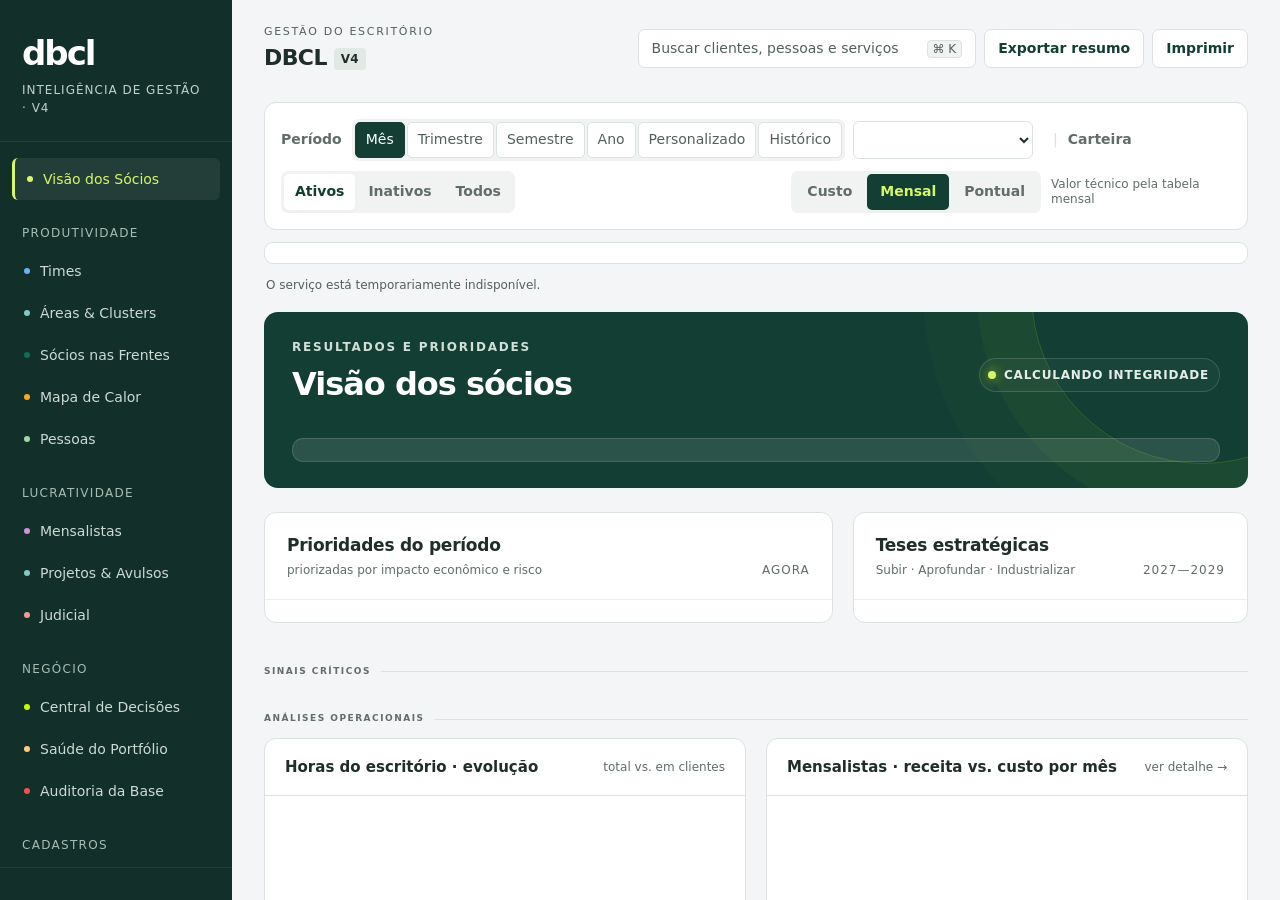
==== private/index.html @ 8f9892de "Prepare authenticated V4 preview without business data" ====
<!DOCTYPE html>
<html lang="pt-BR">
<head>
<meta charset="UTF-8">
<meta name="viewport" content="width=device-width,initial-scale=1">
<title>DBCL · BI V4</title>
<meta name="description" content="Gestão do escritório: carteira, operação e confiança dos dados.">
<meta name="color-scheme" content="light">
<script src="vendor/chart.umd.js"></script>

<link rel="stylesheet" href="styles/base.css">
<link rel="stylesheet" href="styles/v4.css">
</head>
<body>

<!-- ═══════════ SIDEBAR ═══════════ -->
<nav class="sb">
  <div class="sb-logo" onclick="go('painel')"><div class="d">dbcl</div><div class="s">Inteligência de gestão · V4</div></div>
  <div class="sb-body">
    <button class="sb-btn active" data-s="painel" onclick="go('painel')"><span class="sb-dot" style="background:var(--neon)"></span>Visão dos Sócios<span class="sb-badge" id="sb-alert-n" style="display:none"></span></button>
    <div class="sb-sec">Produtividade</div>
    <button class="sb-btn" data-s="times" onclick="go('times')"><span class="sb-dot" style="background:#64B5F6"></span>Times</button>
    <button class="sb-btn" data-s="areas" onclick="go('areas')"><span class="sb-dot" style="background:#80CBC4"></span>Áreas &amp; Clusters</button>
    <button class="sb-btn" data-s="socios" onclick="go('socios')"><span class="sb-dot" style="background:#0F6E56"></span>Sócios nas Frentes</button>
    <button class="sb-btn" data-s="heatmap" onclick="go('heatmap')"><span class="sb-dot" style="background:#F9A825"></span>Mapa de Calor</button>
    <button class="sb-btn" data-s="pessoas" onclick="go('pessoas')"><span class="sb-dot" style="background:#A5D6A7"></span>Pessoas</button>
    <div class="sb-sec">Lucratividade</div>
    <button class="sb-btn" data-s="mensalistas" onclick="go('mensalistas')"><span class="sb-dot" style="background:#CE93D8"></span>Mensalistas</button>
    <button class="sb-btn" data-s="projetos" onclick="go('projetos')"><span class="sb-dot" style="background:#80CBC4"></span>Projetos &amp; Avulsos</button>
    <button class="sb-btn" data-s="judicial" onclick="go('judicial')"><span class="sb-dot" style="background:#EF9A9A"></span>Judicial</button>
    <div class="sb-sec">Negócio</div>
    <button class="sb-btn" data-s="decisoes" onclick="go('decisoes')"><span class="sb-dot" style="background:#C6FF00"></span>Central de Decisões</button>
    <button class="sb-btn" data-s="portfolio" onclick="go('portfolio')"><span class="sb-dot" style="background:#FFCC80"></span>Saúde do Portfólio</button>
    <button class="sb-btn" data-s="auditoria" onclick="go('auditoria')"><span class="sb-dot" style="background:#EF5350"></span>Auditoria da Base<span class="sb-badge" id="sb-audit-n" style="display:none"></span></button>
    <div class="sb-sec">Cadastros</div><button class="sb-btn" data-s="cadastros" onclick="go('cadastros')"><span class="sb-dot"></span>Pessoas e tarifas</button><button class="sb-btn" data-s="contratos" onclick="go('contratos')"><span class="sb-dot"></span>Cadastro de mensalistas</button><div class="sb-sec">Ferramentas de gestão</div>
<button class="sb-btn" data-s="explorar" onclick="go('explorar')"><span class="sb-dot"></span>Explorar carteira</button>
<button class="sb-btn" data-s="simular" onclick="go('simular')"><span class="sb-dot"></span>Simular mensalistas</button>
<button class="sb-btn" data-s="confianca" onclick="go('confianca')"><span class="sb-dot"></span>Confiança e fontes</button>
<div class="sb-sec">Buscar</div>
    <button class="sb-btn" onclick="toggleList('pl',this)"><span class="sb-dot" style="background:#A5D6A7"></span>Pessoas <span style="margin-left:auto;font-size:10px">▾</span></button>
    <div class="sb-list" id="pl"><div class="sb-list-search"><input placeholder="Buscar pessoa..." oninput="filterList('pl',this.value)"></div><div id="pl-items"></div></div>
    <button class="sb-btn" onclick="toggleList('cl',this)"><span class="sb-dot" style="background:#FFE082"></span>Clientes <span style="margin-left:auto;font-size:10px">▾</span></button>
    <div class="sb-list" id="cl"><div class="sb-list-search"><input placeholder="Buscar cliente..." oninput="filterList('cl',this.value)"></div><div id="cl-items"></div></div>
    <button class="sb-btn" onclick="toggleList('sl',this)"><span class="sb-dot" style="background:#FFAB91"></span>Serviços <span style="margin-left:auto;font-size:10px">▾</span></button>
    <div class="sb-list" id="sl"><div class="sb-list-search"><input placeholder="Buscar serviço..." oninput="filterList('sl',this.value)"></div><div id="sl-items"></div></div>
  </div>
  <div class="sb-foot" id="sb-per"></div>
</nav>

<a class="skip-link" href="#main-content">Pular para o conteúdo</a>
<main class="main" id="main-content">
<header class="workspace-header"><div class="workspace-title"><button class="mobile-menu" onclick="document.body.classList.toggle('nav-open')" aria-label="Abrir navegação">☰</button><span>GESTÃO DO ESCRITÓRIO</span><b>DBCL <span class="version">V4</span></b></div><div class="workspace-actions"><button class="search-trigger" onclick="openSearch()">Buscar clientes, pessoas e serviços <kbd>⌘ K</kbd></button><button class="btn" onclick="exportExecutive()">Exportar resumo</button><button class="btn" onclick="window.print()" aria-label="Imprimir a visão atual">Imprimir</button></div></header>

<!-- ═══════════ TOPBAR ═══════════ -->
<div class="topbar">
  <span class="tb-label">Período</span>
  <div class="period-control">
    <div class="period-granularity" id="period-btns">
      <button class="pq active" data-kind="month" onclick="setPeriodKind('month',this)">Mês</button>
      <button class="pq" data-kind="quarter" onclick="setPeriodKind('quarter',this)">Trimestre</button>
      <button class="pq" data-kind="semester" onclick="setPeriodKind('semester',this)">Semestre</button>
      <button class="pq" data-kind="year" onclick="setPeriodKind('year',this)">Ano</button>
      <button class="pq" data-kind="custom" onclick="setPeriodKind('custom',this)">Personalizado</button>
      <button class="pq" data-kind="all" onclick="setPeriodKind('all',this)">Histórico</button>
    </div>
    <select class="period-select" id="period-select" aria-label="Escolha o período" onchange="applyPeriodChoice()"></select>
    <div class="custom-period" id="custom-period">
      <select class="period-select" id="period-start" aria-label="Mês inicial" onchange="applyCustomPeriod()"></select>
      <span class="tb-label">até</span>
      <select class="period-select" id="period-end" aria-label="Mês final" onchange="applyCustomPeriod()"></select>
    </div>
  </div>
  <span class="period-note" id="period-note"></span>
  <span class="tb-sep">|</span>
  <span class="tb-label">Carteira</span>
  <div class="portfolio-toggle">
    <button class="portfolio-btn active" data-carteira="ativos" onclick="setCarteira('ativos')">Ativos</button>
    <button class="portfolio-btn" data-carteira="inativos" onclick="setCarteira('inativos')">Inativos</button>
    <button class="portfolio-btn" data-carteira="todos" onclick="setCarteira('todos')">Todos</button>
  </div>
  <div class="rate-toggle">
    <button class="rt-btn" data-rt="custo" onclick="setRate('custo')">Custo</button>
    <button class="rt-btn active" data-rt="mensal" onclick="setRate('mensal')">Mensal</button>
    <button class="rt-btn" data-rt="pontual" onclick="setRate('pontual')">Pontual</button>
  </div>
  <span class="rt-note" id="rt-note">Valor técnico pela tabela mensal</span>
</div>

<div class="context-strip" id="global-context" aria-live="polite"></div><div id="v4-context" class="v4-context" aria-live="polite"></div>

<!-- ═══════════ PAINEL GERAL ═══════════ -->
<section class="screen active" id="screen-painel">
  <div class="command-hero">
    <div class="command-top"><div class="command-copy"><div class="command-eyebrow">Resultados e prioridades</div><div class="command-title" id="pg-saud">Visão dos sócios</div><div class="command-lede" id="pg-sub"></div></div><div class="command-health" id="pg-health"><i></i><span>calculando integridade</span></div></div>
    <div class="command-metrics" id="pg-kpis"></div>
  </div>
  <div class="command-grid">
    <div class="command-panel"><div class="command-panel-head"><div><h2>Prioridades do período</h2><p>priorizadas por impacto econômico e risco</p></div><span>Agora</span></div><div class="decision-list" id="pg-decisions"></div></div>
    <div class="command-panel"><div class="command-panel-head"><div><h2>Teses estratégicas</h2><p>Subir · Aprofundar · Industrializar</p></div><span>2027—2029</span></div><div class="thesis-list" id="pg-exec"></div></div>
  </div>
  <div class="section-kicker"><span>Sinais críticos</span></div>
  <div class="alerts" id="pg-alerts"></div>
  <div class="section-kicker"><span>Análises operacionais</span></div>
  <div class="ops-grid">
    <div class="panel"><div class="ph2"><span class="t">Horas do escritório · evolução</span><span class="s">total vs. em clientes</span></div><div class="pb"><div class="cw"><canvas id="c-pg-horas"></canvas></div></div></div>
    <div class="panel"><div class="ph2"><span class="t">Mensalistas · receita vs. custo por mês</span><span class="s lk" onclick="go('mensalistas')">ver detalhe →</span></div><div class="pb"><div class="cw"><canvas id="c-pg-marg"></canvas></div></div></div>
  </div>
  <div class="ops-grid">
    <div class="panel"><div class="ph2"><span class="t">Onde o dinheiro está · top 10 clientes por receita</span><span class="s lk" onclick="go('portfolio')">saúde do portfólio →</span></div><div class="pb" id="pg-conc"></div></div>
    <div class="panel"><div class="ph2"><span class="t">Atenção imediata · piores margens mensalistas</span><span class="s lk" onclick="go('mensalistas')">ver todos →</span></div><div class="pb ow"><table class="t" id="pg-worst"></table></div></div>
  </div>
</section>

<!-- ═══════════ TIMES ═══════════ -->
<section class="screen" id="screen-times">
  <div class="ph">
    <div><h1>Times</h1><p>Três times oficiais: Trabalhista, Contencioso e Consultivo</p></div>
    <div class="toggle-group">
      <button class="tgl active" onclick="tmTgl('sem',this)">Sem sócios</button>
      <button class="tgl" onclick="tmTgl('com',this)">Com sócios</button>
    </div>
  </div>
  <div class="kg kg4" id="t-kpis"></div>
  <div class="g2">
    <div class="panel"><div class="ph2"><span class="t">Horas por time · mês a mês</span></div><div class="pb"><div class="cw"><canvas id="c-tm"></canvas></div></div></div>
    <div class="panel"><div class="ph2"><span class="t">Composição por prioridade</span><span class="s">inclui horas ADM dos advogados</span></div><div class="pb" id="t-bars"></div></div>
  </div>
  <div class="panel"><div class="ph2"><span class="t">Tabela de times</span></div><div class="pb ow"><table class="t" id="t-table"></table></div></div>
</section>

<!-- ═══════════ ÁREAS & CLUSTERS ═══════════ -->
<section class="screen" id="screen-areas">
  <div class="ph"><div><h1>Áreas &amp; Clusters</h1><p>Horas por área do direito, natureza da pasta e cluster de prioridade</p></div></div>
  <div class="note" id="ar-rule"></div>
  <div class="kg kg4" id="ar-kpis"></div>
  <div class="g2">
    <div class="panel"><div class="ph2"><span class="t">Evolução das principais áreas</span><span class="s">mês a mês</span></div><div class="pb"><div class="cw"><canvas id="c-ar-evo"></canvas></div></div></div>
    <div class="panel"><div class="ph2"><span class="t">Frentes de trabalho</span><span class="s">natureza do Themis × área do CRM</span></div><div class="pb"><div class="cw"><canvas id="c-ar-front"></canvas></div></div></div>
  </div>
  <div class="panel"><div class="ph2"><span class="t">Lucratividade recorrente por frente</span><span class="s">receita mensal rateada pelas horas das vendas e serviços inclusos da mesma frente</span></div><div class="pb ow"><table class="t" id="ar-profit"></table><div class="note" style="margin-top:10px">A margem considera somente a carteira recorrente, cuja receita possui competência mensal. Projetos e processos continuam nas horas totais, mas não recebem receita presumida.</div></div></div>
  <div class="panel"><div class="ph2"><span class="t">Conferência das classificações</span><span class="s">rastreabilidade por cliente, pasta e código de venda</span></div><div class="pb">
    <div class="audit-tools"><input class="audit-search" id="ar-audit-search" type="search" placeholder="Buscar cliente, serviço, pasta, código, área ou frente…" oninput="renderFrontAudit()"><select class="audit-select" id="ar-audit-filter" onchange="renderFrontAudit()"><option value="todos">Todos os status</option><option value="Revisar">Somente revisar</option><option value="Confirmado">Confirmados no Themis + CRM</option><option value="Assistido">Classificação assistida</option><option value="Legado">Histórico Eleven</option><option value="Interno">Interno DBCL</option></select><span class="audit-filter-status" id="ar-audit-status"></span><button class="audit-export" onclick="downloadFrontAudit()">Baixar CSV</button></div>
    <div class="ow"><table class="t" id="ar-audit-table"></table></div>
    <div class="note" style="margin-top:10px">Confirmado = Caso/Processo no Themis e área no CRM. Assistido = uma das dimensões veio de regra explícita complementar. Revisar = lacuna de área ou fallback histórico de baixa confiança.</div>
  </div></div>
  <div class="panel"><div class="ph2"><span class="t">Detalhamento por área e cluster</span><span class="s">cluster = prioridade do CRM</span></div><div class="pb ow"><table class="t" id="ar-table"></table></div></div>
</section>

<!-- ═══════════ SÓCIOS NAS FRENTES ═══════════ -->
<section class="screen" id="screen-socios">
  <div class="ph"><div><h1>Sócios nas Frentes</h1><p>Participação, concentração e valor das horas dos sócios no período selecionado</p></div></div>
  <div class="note" id="so-note"></div>
  <div class="kg kg4" id="so-kpis"></div>
  <div class="g2">
    <div class="panel"><div class="ph2"><span class="t">Sócios × equipe</span><span class="s">evolução mensal</span></div><div class="pb"><div class="cw"><canvas id="c-so-evo"></canvas></div></div></div>
    <div class="panel"><div class="ph2"><span class="t">Participação por frente</span><span class="s">todas as pessoas distribuídas pela mesma regra</span></div><div class="pb"><div class="cw"><canvas id="c-so-front"></canvas></div></div></div>
  </div>
  <div class="g2">
    <div class="panel"><div class="ph2"><span class="t">Dependência de sócios por frente</span></div><div class="pb ow"><table class="t" id="so-front-table"></table></div></div>
    <div class="panel"><div class="ph2"><span class="t">Composição entre os sócios</span><span class="s">clique no nome para abrir o detalhe</span></div><div class="pb ow"><table class="t" id="so-person-table"></table></div></div>
  </div>
</section>

<!-- ═══════════ HEATMAP ═══════════ -->
<section class="screen" id="screen-heatmap">
  <div class="ph"><div><h1>Mapa de Calor</h1><p>% do tempo por sinaleira vs. benchmark · ⬇ abaixo · ⬆ acima · clique para detalhe</p></div></div>
  <div class="fb" id="hm-filters"></div>
  <div class="leg">
    <div class="le"><div class="ld" style="background:var(--vc)"></div>Vermelho</div>
    <div class="le"><div class="ld" style="background:var(--ac)"></div>Amarelo</div>
    <div class="le"><div class="ld" style="background:var(--gc)"></div>Verde</div>
    <div class="le"><div class="ld" style="background:var(--dc)"></div>Admin</div>
  </div>
  <div class="panel ow"><table class="t" id="hm-tbl">
    <thead><tr>
      <th style="width:18%">Colaborador</th><th style="width:14%">Função · Time</th>
      <th style="width:7%;text-align:center">Total h</th>
      <th style="width:13%;text-align:center">🔴</th><th style="width:13%;text-align:center">🟡</th>
      <th style="width:13%;text-align:center">🟢</th><th style="width:13%;text-align:center">⬜</th>
      <th style="width:9%">Barra</th>
    </tr></thead>
    <tbody id="hm-body"></tbody>
  </table></div>
  <div class="det" id="hm-det"></div>
</section>

<!-- ═══════════ PESSOAS ═══════════ -->
<section class="screen" id="screen-pessoas">
  <div class="ph"><div><h1>Pessoas</h1><p>Ranking e evolução individual · clique em qualquer nome para o detalhe</p></div></div>
  <div class="g2">
    <div class="panel"><div class="ph2"><span class="t">Top 15 em horas · por sinaleira</span><span class="s">um nome por barra</span></div><div class="pb"><div class="cw rank15"><canvas id="c-p-rank"></canvas></div></div></div>
    <div class="panel"><div class="ph2"><span class="t">Evolução mensal do escritório</span></div><div class="pb"><div class="cw t"><canvas id="c-p-evo"></canvas></div></div></div>
  </div>
  <div class="panel"><div class="ph2"><span class="t">Horas por pessoa × mês</span><span class="s">clique para abrir o perfil</span></div><div class="pb ow"><table class="t" id="p-table"></table></div></div>
</section>

<!-- ═══════════ MENSALISTAS ═══════════ -->
<section class="screen" id="screen-mensalistas">
  <div class="ph"><div><h1>Mensalistas</h1><p>Receita × custo técnico · inclui horas de serviços inclusos no mensal</p></div></div>
  <div class="kg kg4" id="m-kpis"></div>
  <div class="g2 rankwide">
    <div class="panel"><div class="ph2"><span class="t">10 piores e 10 melhores margens</span><span class="s">um cliente por barra · extremos do período</span></div><div class="pb"><div class="cw rank20"><canvas id="c-m-rank"></canvas></div></div></div>
    <div class="panel"><div class="ph2"><span class="t">Receita × custo</span><span class="s">tamanho = horas · cor = margem</span></div><div class="pb"><div class="cw t"><canvas id="c-m-scat"></canvas></div></div></div>
  </div>
  <div class="fb" id="m-filters"></div>
  <div class="panel ow"><table class="t">
    <thead><tr>
      <th onclick="mSort('cli')">Cliente</th><th>Resp.</th>
      <th class="r" onclick="mSort('rec_m')">Rec./mês</th><th class="r" onclick="mSort('rec_tot')">Total</th>
      <th class="r" onclick="mSort('h_tot')">H escopo</th><th class="r">H mensal</th><th class="r">H inclusos</th>
      <th class="r" onclick="mSort('custo')">Custo</th><th class="r" onclick="mSort('margem')">Margem</th><th class="r" onclick="mSort('mpct')">%</th>
      <th>Tendência</th>
    </tr></thead>
    <tbody id="m-body"></tbody>
  </table></div>
</section>

<!-- ═══════════ PROJETOS ═══════════ -->
<section class="screen" id="screen-projetos"><div class="note">Horas e seleção de serviços respeitam o período. A leitura econômica compara valores contratuais com o valor técnico de todo o histórico disponível. Não representa receita ou lucro realizado no período; êxito é contingente.</div>
  <div class="ph"><div><h1>Projetos &amp; Avulsos</h1><p>Apenas contratos ativos · excluídos inclusos no mensal</p></div></div>
  <div class="kg kg4" id="pr-kpis"></div>
  <div class="g2">
    <div class="panel"><div class="ph2"><span class="t">Top 12 margem bruta</span></div><div class="pb"><div class="cw t"><canvas id="c-pr-top"></canvas></div></div></div>
    <div class="panel"><div class="ph2"><span class="t">Receita × custo</span></div><div class="pb"><div class="cw t"><canvas id="c-pr-scat"></canvas></div></div></div>
  </div>
  <div class="fb" id="pr-filters"></div>
  <div class="panel ow"><table class="t">
    <thead><tr>
      <th>Caso</th><th>Cliente</th><th>Resp.</th><th>Área</th>
      <th class="r" onclick="prSort('rec')">Receita</th><th class="r" onclick="prSort('custo')">Custo</th>
      <th class="r" onclick="prSort('m')">Margem</th><th class="r" onclick="prSort('mp')">%</th>
      <th class="r" onclick="prSort('h')">H</th><th class="r" onclick="prSort('rph')">R$/h</th>
    </tr></thead>
    <tbody id="pr-body"></tbody>
  </table></div>
</section>

<!-- ═══════════ JUDICIAL ═══════════ -->
<section class="screen" id="screen-judicial"><div class="note">Horas e seleção de serviços respeitam o período. A leitura econômica compara valores contratuais com o valor técnico de todo o histórico disponível. Não representa receita ou lucro realizado no período; êxito é contingente.</div>
  <div class="ph"><div><h1>Judicial</h1><p>Break-even por processo · apenas ativos · excluídos inclusos no mensal</p></div></div>
  <div class="note"><strong>Como ler:</strong> Entrada = honorários não contingentes · Custo acum. = horas × valor/hora · Break-even = êxito mínimo para cobrir o déficit · Margem total = entrada + êxito est. − custo.</div>
  <div class="kg kg4" id="j-kpis"></div>
  <div class="g2">
    <div class="panel"><div class="ph2"><span class="t">Custo vs. entrada · top 20 por custo</span><span class="s">um processo por barra</span></div><div class="pb"><div class="cw rank20"><canvas id="c-j-top"></canvas></div></div></div>
    <div class="panel"><div class="ph2"><span class="t">Posição de cada processo</span><span class="s">cor = status</span></div><div class="pb"><div class="cw t"><canvas id="c-j-scat"></canvas></div></div></div>
  </div>
  <div class="fb" id="j-filters"></div>
  <div class="panel ow"><table class="t">
    <thead><tr>
      <th>Processo</th><th>Cliente</th><th>Resp.</th>
      <th class="r" onclick="jSort('e')">Entrada</th><th class="r" onclick="jSort('ca')">Custo ac.</th>
      <th class="r" onclick="jSort('mse')">Marg. s/êxito</th><th class="r" onclick="jSort('be')">Break-even</th>
      <th class="r" onclick="jSort('x')">Êxito est.</th><th class="r" onclick="jSort('mt')">Marg. total</th>
      <th>Status</th>
    </tr></thead>
    <tbody id="j-body"></tbody>
  </table></div>
</section>

<!-- ═══════════ PORTFOLIO ═══════════ -->
<section class="screen" id="screen-portfolio">
  <div class="ph"><div><h1>Saúde do Portfólio</h1><p>Valor econômico observado, risco operacional e potencial informado</p></div></div>
  <div class="kg kg4" id="pf-kpis"></div>
  <div class="panel"><div class="ph2"><span class="t">Matriz executiva · margem × atenção operacional</span><span class="s">clique num ponto ou cliente para abrir o Cliente 360°</span></div><div class="pb"><div class="pf-quadrants" id="pf-quadrants"></div><div class="cw t"><canvas id="c-pf-matrix"></canvas></div><div class="note">O eixo econômico usa a margem recorrente do período. O índice de atenção (0–100) considera concentração da equipe, uso de sócios, horas sem código, volume e receita zero. Potencial comercial só aparece quando informado por uma decisão estratégica.</div></div></div>
  <div class="panel"><div class="ph2"><span class="t">Agenda executiva da carteira</span><span class="s">prioridade combina perda econômica e risco operacional</span></div><div class="pb ow"><table class="t" id="pf-priority"></table></div></div>
  <div class="g2">
    <div class="panel"><div class="ph2"><span class="t">Concentração de receita mensal</span><span class="s">% da carteira de mensalistas</span></div><div class="pb" id="pf-conc"></div></div>
    <div class="panel"><div class="ph2"><span class="t">Mensalistas em margem negativa</span><span class="s">consumindo valor</span></div><div class="pb ow"><table class="t" id="pf-neg"></table></div></div>
  </div>
  <div class="g2">
    <div class="panel"><div class="ph2"><span class="t">Clientes pagantes sem atividade no período</span><span class="s">churn risk ou margem livre</span></div><div class="pb ow"><table class="t" id="pf-idle"></table></div></div>
    <div class="panel"><div class="ph2"><span class="t">Clientes com horas e receita zero</span><span class="s">separa decisão documentada de pendência</span></div><div class="pb ow"><table class="t" id="pf-norec"></table></div></div>
  </div>
</section>

<!-- ═══════════ CENTRAL DE DECISÕES ═══════════ -->
<section class="screen" id="screen-decisoes">
  <div class="ph"><div><h1>Central de Decisões</h1><p>Agenda dos sócios · contexto, responsável, vigência e revisão em um só lugar</p></div><button class="audit-export" onclick="downloadStrategicDecisions()">Baixar decisões CSV</button></div>
  <div class="kg kg4" id="dc-kpis"></div>
  <div class="note"><b>Como funciona:</b> registros oficiais são versionados no GitHub; registros criados no Cliente 360 ficam identificados como “Este navegador” até a consolidação. A recomendação só é assimilada enquanto a decisão estiver ativa e dentro da vigência.</div>
  <div class="fb">
    <button class="fb-btn" onclick="setDecisionFilter('all',this)">Todas</button>
    <button class="fb-btn active" onclick="setDecisionFilter('open',this)">Abertas</button>
    <button class="fb-btn" onclick="setDecisionFilter('overdue',this)">Revisão atrasada</button>
    <button class="fb-btn" onclick="setDecisionFilter('undated',this)">Cadastro incompleto</button>
    <button class="fb-btn" onclick="setDecisionFilter('completed',this)">Encerradas</button>
  </div>
  <div class="panel"><div class="ph2"><span class="t">Registro de decisões estratégicas</span><span class="s" id="dc-count"></span></div><div class="pb ow"><table class="t" id="dc-table"></table></div></div>
</section>

<!-- ═══════════ AUDITORIA ═══════════ -->
<section class="screen" id="screen-auditoria">
  <div class="ph"><div><h1>Auditoria da Base</h1><p>Pendências para corrigir nas planilhas e no Themis · os totais são conciliados a cada atualização</p></div></div>
  <div class="audit-band" id="au-summary"></div>
  <div class="kg kg4" id="au-kpis"></div>
  <div class="note" id="au-status"></div>
  <div class="audit-tools"><input class="audit-search" id="au-search" type="search" placeholder="Buscar cliente, pessoa, código, pasta ou problema…" oninput="filterAuditDetails(this.value)"><span class="audit-filter-status" id="au-filter-status"></span><button class="audit-export" onclick="clearAuditFilter()">Limpar busca</button><button class="audit-export" onclick="downloadAuditDetails()">Baixar detalhes CSV</button></div>
  <div class="panel"><div class="ph2"><span class="t">Fila operacional priorizada</span><span class="s">clique numa linha para abrir o detalhe · responsáveis são sugestões de fluxo, não atribuições pessoais</span><button class="audit-export" onclick="downloadAuditQueue()">Baixar resumo CSV</button></div><div class="pb ow"><table class="t" id="au-queue"></table></div></div>
  <div class="panel" id="au-sec-codigos"><div class="ph2"><span class="t">Códigos de venda não conciliados</span><span class="s">histórico da base · corrigir código/pasta no Themis ou cadastrar a venda no CRM</span></div><div class="pb ow"><table class="t audit-detail-table" id="au-codigos"></table></div></div>
  <div class="panel" id="au-sec-duplicados"><div class="ph2"><span class="t">Lançamentos possivelmente duplicados</span><span class="s">somente o período selecionado · conferir na origem antes de excluir</span></div><div class="pb ow"><table class="t audit-detail-table" id="au-duplicados"></table></div></div>
  <div class="g2">
    <div class="panel" id="au-sec-mensal"><div class="ph2"><span class="t">Mensalistas com receita zero no período</span><span class="s">corrigir a fonte ou confirmar o contexto estratégico</span></div><div class="pb ow"><table class="t audit-detail-table" id="au-mensal"></table></div></div>
    <div class="panel" id="au-sec-crm"><div class="ph2"><span class="t">Células essenciais vazias no CRM</span><span class="s">somente contratos ativos</span></div><div class="pb ow"><table class="t audit-detail-table" id="au-crm"></table></div></div>
  </div>
  <div class="g2">
    <div class="panel" id="au-sec-pessoas"><div class="ph2"><span class="t">Cargos sem valor de hora</span><span class="s">validação da tabela de referência por cargo</span></div><div class="pb ow"><table class="t audit-detail-table" id="au-pessoas"></table></div></div>
    <div class="panel" id="au-sec-pastas"><div class="ph2"><span class="t">Pastas ambíguas</span><span class="s">histórico · uma pasta associada a mais de um código</span></div><div class="pb ow"><table class="t audit-detail-table" id="au-pastas"></table></div></div>
  </div>
  <div class="panel" id="au-sec-orfas"><div class="ph2"><span class="t">Pessoas do Themis sem cadastro correspondente</span><span class="s">histórico · não entram na carteira ativa até o nome ser conciliado</span></div><div class="pb ow"><table class="t audit-detail-table" id="au-pessoas-orfas"></table></div></div>
</section>

<section class="screen" id="screen-confianca"><div class="ph"><div><h1>Confiança e fontes</h1><p>O que foi conciliado, o que falta e de onde vem cada indicador.</p></div><button class="btn" onclick="exportProvenance()">Baixar rastreabilidade</button></div><div id="trust-content"></div></section>
<section class="screen" id="screen-explorar"><div class="ph"><div><h1>Explorar carteira</h1><p>Economia recorrente e consumo de todos os serviços por cliente.</p></div><button class="btn" onclick="exportExplore()">Baixar carteira CSV</button></div><div class="tool-row"><label>Buscar cliente<input type="search" id="explore-query" oninput="renderExplore()" placeholder="Nome do cliente"></label><label>Ordenar<select id="explore-sort" onchange="renderExplore()"><option value="margin">Menor margem recorrente</option><option value="revenue">Maior receita recorrente</option><option value="hours">Mais horas</option><option value="name">Nome A–Z</option></select></label><span id="explore-count"></span></div><div class="panel ow"><table class="t" id="explore-table"></table></div></section>
<section class="screen" id="screen-simular"><div class="ph"><div><h1>Simular mensalistas</h1><p>Teste preço e consumo sobre a carteira selecionada. As premissas não alteram os dados.</p></div><button class="btn" onclick="exportSimulation()">Baixar cenário CSV</button></div><div class="simulation-layout"><div class="panel simulation-controls"><span class="eyebrow">PREMISSAS DO CENÁRIO</span><label>Cliente<select id="sim-client" onchange="calculateSimulation()"></select></label><label>Variação do preço (%)<input id="sim-price" type="number" min="-100" max="500" step="1" value="0" oninput="calculateSimulation()"></label><label>Variação das horas (%)<input id="sim-hours" type="number" min="-100" max="500" step="1" value="0" oninput="calculateSimulation()"></label><label>Margem desejada (%)<input id="sim-target" type="number" min="0" max="95" step="1" value="30" oninput="calculateSimulation()"></label><button class="btn" onclick="resetSimulation()">Zerar variações</button><p>A meta de 30% é uma premissa editável do cenário, sem aprovação registrada. O mix de cargos permanece constante.</p></div><div id="sim-results" aria-live="polite"></div></div></section>
<section class="screen" id="screen-cadastros"><div class="ph"><div><h1>Pessoas, times e tarifas</h1><p>Cadastro por competência, com histórico de alterações.</p></div></div><div id="cadastro-content"></div></section><section class="screen" id="screen-contratos"><div class="ph"><div><h1>Cadastro de mensalistas</h1><p>Contratos, componentes da mensalidade e valores por vigência.</p></div></div><div id="contract-registry"></div></section></main>
<dialog class="admin-dialog" id="contract-editor"><header><h2 id="contract-editor-title"></h2><button class="btn" onclick="document.getElementById('contract-editor').close()">Fechar</button></header><form id="contract-form" onsubmit="saveContractRegistry(event)"><div id="contract-form-body"></div><footer><button class="btn" type="button" onclick="document.getElementById('contract-editor').close()">Cancelar</button><button class="btn primary" type="submit" id="contract-save">Salvar contrato</button></footer></form></dialog>
<dialog id="cadastro-editor" class="admin-dialog"><header><h2 id="cadastro-editor-title"></h2><button class="btn" onclick="document.getElementById('cadastro-editor').close()">Fechar</button></header><form id="cadastro-form" onsubmit="saveCadastro(event)"><div id="cadastro-form-content"></div><footer><button class="btn" type="button" onclick="document.getElementById('cadastro-editor').close()">Cancelar</button><button class="btn primary" id="admin-save" type="submit">Salvar cadastro</button></footer></form></dialog>
<dialog id="cadastro-history" class="admin-dialog"><header><h2>Histórico de alterações</h2><button class="btn" onclick="document.getElementById('cadastro-history').close()">Fechar</button></header><p>Últimas 200 alterações. O histórico completo permanece no banco e nos backups.</p><div id="cadastro-history-body"></div></dialog>
<dialog id="global-search"><div class="search-head"><label for="global-query">Busca unificada</label><button class="btn" onclick="document.getElementById('global-search').close()">Fechar · Esc</button></div><input type="search" id="global-query" placeholder="Digite cliente, pessoa, serviço ou código…" oninput="searchEntities()"><div id="global-results" aria-live="polite"></div></dialog>
<div id="toast" role="status" aria-live="polite"></div>

<!-- ═══════════ OVERLAYS ═══════════ -->
<div class="overlay" id="ov-pessoa"><div class="ov-header"><button class="ov-back" onclick="closeOv('pessoa')">← Voltar</button><div><div class="ov-title" id="ovp-title"></div><div class="ov-sub" id="ovp-sub"></div></div></div><div class="ov-body" id="ovp-body"></div></div>
<div class="overlay" id="ov-cliente"><div class="ov-header"><button class="ov-back" onclick="closeOv('cliente')">← Voltar</button><div><div class="ov-title" id="ovc-title"></div><div class="ov-sub" id="ovc-sub"></div></div></div><div class="ov-body" id="ovc-body"></div></div>
<div class="overlay" id="ov-servico"><div class="ov-header"><button class="ov-back" onclick="closeOv('servico')">← Voltar</button><div><div class="ov-title" id="ovs-title"></div><div class="ov-sub" id="ovs-sub"></div></div></div><div class="ov-body" id="ovs-body"></div></div>

<script src="bootstrap.js"></script>
</body>
</html>
---- private/styles/base.css ----
:root{
  --g1:#003C28;--g2:#0F6E56;--g3:#1B8A6B;--g4:#D4EDE5;--bege:#FAF7EC;--neon:#CCFF00;--preto:#23282E;
  --c1:#F4F3EF;--c2:#E6E5DF;--c3:#AEADA5;--c4:#6B6A62;
  --red:#B33030;--red2:#FDECEC;--amb:#B56C00;--amb2:#FEF3E0;--ok2:#E6F4EA;
  --vc:#C0392B;--ac:#C47A00;--gc:#2E7D32;--dc:#546E7A;
  --white:#FFF;--r:8px;--r2:12px;--sh:0 1px 3px rgba(0,0,0,.09);--sh2:0 4px 16px rgba(0,60,40,.10);
}
*{box-sizing:border-box;margin:0;padding:0}
html,body{height:100%;background:var(--bege)}
body{font-family:'Inter',system-ui,sans-serif;color:var(--preto);font-size:13px;line-height:1.45;display:flex;font-variant-numeric:tabular-nums}
button{font-family:inherit}
/* ───────── SIDEBAR ───────── */
.sb{width:216px;min-height:100vh;background:var(--g1);flex-shrink:0;display:flex;flex-direction:column;position:sticky;top:0;height:100vh;overflow-y:auto;z-index:50}
.sb-logo{padding:18px 16px 14px;border-bottom:1px solid rgba(255,255,255,.08);cursor:pointer}
.sb-logo .d{font-size:22px;font-weight:700;color:#fff;letter-spacing:-.4px}
.sb-logo .s{font-size:9px;letter-spacing:2.5px;color:rgba(255,255,255,.3);text-transform:uppercase;margin-top:2px}
.sb-body{flex:1;padding:10px 8px;overflow-y:auto}
.sb-sec{font-size:9px;letter-spacing:2px;color:rgba(255,255,255,.28);text-transform:uppercase;padding:12px 8px 4px}
.sb-btn{display:flex;align-items:center;gap:8px;padding:7px 10px;border-radius:6px;cursor:pointer;color:rgba(255,255,255,.58);font-size:12px;font-weight:500;border:none;background:none;width:100%;text-align:left;transition:all .12s}
.sb-btn:hover{background:rgba(255,255,255,.07);color:#fff}
.sb-btn.active{background:rgba(204,255,0,.14);color:var(--neon)}
.sb-dot{width:6px;height:6px;border-radius:50%;flex-shrink:0}
.sb-badge{margin-left:auto;background:var(--red);color:#fff;font-size:9px;font-weight:700;padding:1px 6px;border-radius:8px}
.sb-foot{padding:10px 12px;border-top:1px solid rgba(255,255,255,.07);font-size:10px;color:rgba(255,255,255,.25);text-align:center}
.sb-list{max-height:0;overflow:hidden;transition:max-height .2s ease}
.sb-list.open{max-height:600px;overflow-y:auto}
.sb-list-item{display:block;padding:5px 10px 5px 24px;cursor:pointer;color:rgba(255,255,255,.45);font-size:11px;border:none;background:none;width:100%;text-align:left;border-radius:4px;white-space:nowrap;overflow:hidden;text-overflow:ellipsis}
.sb-list-item:hover{color:rgba(255,255,255,.85);background:rgba(255,255,255,.04)}
.sb-list-search{padding:6px 10px 4px 24px}
.sb-list-search input{width:100%;background:rgba(255,255,255,.08);border:1px solid rgba(255,255,255,.12);border-radius:5px;color:#fff;font-size:11px;padding:4px 8px;outline:none}
.sb-list-search input::placeholder{color:rgba(255,255,255,.3)}
/* ───────── MAIN ───────── */
.main{flex:1;min-width:0;padding:20px 24px;overflow-x:hidden}
.screen{display:none}.screen.active{display:block;animation:fadein .18s ease}
@keyframes fadein{from{opacity:.4;transform:translateY(4px)}to{opacity:1;transform:none}}
/* ───────── TOPBAR ───────── */
.topbar{background:var(--white);border:1px solid var(--c2);border-radius:var(--r2);padding:10px 14px;margin-bottom:18px;display:flex;align-items:center;gap:12px;flex-wrap:wrap;box-shadow:var(--sh)}
.tb-label{font-size:11px;font-weight:600;color:var(--c3)}
.period-control{display:flex;align-items:center;gap:8px;flex-wrap:wrap}
.period-granularity{display:flex;gap:2px;background:var(--c1);padding:3px;border-radius:7px}
.pq{padding:4px 11px;border-radius:5px;border:1px solid var(--c2);background:var(--white);font-size:11px;font-weight:500;color:var(--c3);cursor:pointer;transition:all .12s}
.pq.active{background:var(--g1);color:var(--white);border-color:var(--g1)}
.period-select{height:31px;min-width:190px;padding:0 30px 0 10px;border:1px solid var(--c2);border-radius:6px;background:var(--white);color:var(--preto);font:600 11px inherit;cursor:pointer;outline:none}
.period-select:focus{border-color:var(--g2);box-shadow:0 0 0 2px var(--g4)}
.custom-period{display:none;align-items:center;gap:6px}.custom-period.open{display:flex}
.custom-period .period-select{min-width:130px}
.period-note{font-size:11px;color:var(--g2);font-weight:600;white-space:nowrap}
.tb-sep{color:var(--c2);font-size:14px}
.portfolio-toggle{display:flex;gap:2px;background:var(--c1);padding:3px;border-radius:7px}
.portfolio-btn{padding:5px 11px;border-radius:5px;border:none;background:none;font-size:11px;font-weight:600;color:var(--c3);cursor:pointer}
.portfolio-btn.active{background:var(--white);color:var(--g1);box-shadow:var(--sh)}
.rate-toggle{display:flex;gap:2px;background:var(--c1);padding:3px;border-radius:7px;margin-left:auto}
.rt-btn{padding:5px 13px;border-radius:5px;border:none;background:none;font-size:11px;font-weight:600;color:var(--c3);cursor:pointer;transition:all .14s}
.rt-btn.active{background:var(--g1);color:var(--neon);box-shadow:var(--sh)}
.rt-note{font-size:9px;color:var(--c3);max-width:140px;line-height:1.25}
.context-strip{display:flex;align-items:center;gap:8px;flex-wrap:wrap;margin:-6px 0 18px;padding:9px 12px;background:#eef7f2;border:1px solid #cfe2d8;border-radius:9px;color:var(--g1);font-size:11px}
.context-chip{display:inline-flex;align-items:center;gap:4px;background:var(--white);border:1px solid #cfe2d8;border-radius:999px;padding:4px 7px;white-space:nowrap}
.context-chip b{font-weight:700}.context-meta{color:var(--c4)}.context-meta strong{color:var(--g1)}
.context-audit{border:none;background:none;color:var(--g2);font:700 11px inherit;cursor:pointer;padding:4px 6px}.context-audit:hover{text-decoration:underline}
.context-reset{border:1px solid #bdd7ca;background:var(--white);color:var(--g1);font:700 11px inherit;border-radius:6px;padding:5px 9px;cursor:pointer;margin-left:auto}.context-reset:hover{border-color:var(--g2);background:var(--g4)}
@media(max-width:900px){.context-meta{margin-left:0;width:100%}}
/* ───────── PAGE HEADER ───────── */
.ph{margin-bottom:16px;display:flex;align-items:flex-end;justify-content:space-between;flex-wrap:wrap;gap:8px}
.ph h1{font-size:21px;font-weight:700;color:var(--g1);letter-spacing:-.4px}
.ph p{font-size:12px;color:var(--c3);margin-top:3px}
.toggle-group{display:flex;gap:2px;background:var(--c1);padding:3px;border-radius:7px}
.tgl{padding:5px 14px;border-radius:5px;border:none;background:none;font-size:12px;font-weight:500;color:var(--c3);cursor:pointer;transition:all .14s}
.tgl.active{background:var(--white);color:var(--preto);box-shadow:var(--sh)}
/* ───────── KPI CARDS ───────── */
.kg{display:grid;gap:12px;margin-bottom:18px}
.kg2{grid-template-columns:1fr 1fr}.kg3{grid-template-columns:repeat(3,1fr)}.kg4{grid-template-columns:repeat(4,1fr)}
@media(max-width:1100px){.kg4{grid-template-columns:1fr 1fr}.kg3{grid-template-columns:1fr 1fr}}
.kc{background:var(--white);border-radius:var(--r2);padding:15px 17px;border:1px solid var(--c2);box-shadow:var(--sh);position:relative;transition:all .15s}
.kc.click{cursor:pointer}
.kc.click:hover{box-shadow:var(--sh2);transform:translateY(-1px);border-color:var(--g3)}
.kc-l{font-size:10px;color:var(--c3);text-transform:uppercase;letter-spacing:.7px;margin-bottom:6px}
.kc-v{font-size:23px;font-weight:700;letter-spacing:-.5px;line-height:1}
.kc-s{font-size:11px;color:var(--c3);margin-top:5px;display:flex;align-items:center;gap:6px}
.kc-v.g{color:var(--g2)}.kc-v.a{color:var(--amb)}.kc-v.r{color:var(--red)}
.trend{font-size:10px;font-weight:700;padding:1px 6px;border-radius:4px}
.trend.up{background:var(--ok2);color:var(--gc)}
.trend.down{background:var(--red2);color:var(--red)}
.trend.flat{background:var(--c1);color:var(--c4)}
/* ───────── ALERTS ───────── */
.alerts{display:flex;flex-direction:column;gap:8px;margin-bottom:18px}
.al{background:var(--white);border:1px solid var(--c2);border-left:4px solid var(--c3);border-radius:var(--r);padding:11px 14px;display:flex;align-items:center;gap:12px;cursor:pointer;transition:all .13s}
.al:hover{box-shadow:var(--sh2);transform:translateX(2px)}
.al.sev-r{border-left-color:var(--red)}
.al.sev-a{border-left-color:var(--amb)}
.al.sev-g{border-left-color:var(--gc)}
.al-ico{font-size:17px;flex-shrink:0}
.al-tit{font-size:12.5px;font-weight:600}
.al-act{font-size:11px;color:var(--c4);margin-top:1px}
.al-act b{color:var(--g2)}
.al-go{margin-left:auto;font-size:11px;font-weight:600;color:var(--g2);white-space:nowrap}
/* ───────── COCKPIT EXECUTIVO ───────── */
.exec-grid{display:grid;grid-template-columns:1fr 1fr;gap:10px}
.exec-card{border:1px solid var(--c2);border-left:4px solid var(--g2);border-radius:8px;padding:12px 14px;background:#fff;cursor:pointer;transition:all .13s}
.exec-card:hover{box-shadow:var(--sh2);transform:translateY(-1px)}
.exec-card.r{border-left-color:var(--red)}.exec-card.a{border-left-color:var(--amb)}.exec-card.g{border-left-color:var(--gc)}
.exec-head{display:flex;justify-content:space-between;gap:8px;align-items:flex-start;margin-bottom:7px}.exec-title{font-size:12px;font-weight:700;color:var(--preto)}
.confidence{font-size:9px;font-weight:700;text-transform:uppercase;letter-spacing:.4px;padding:2px 6px;border-radius:4px;background:var(--c1);color:var(--c4);white-space:nowrap}
.exec-line{font-size:11px;color:var(--c4);margin-top:4px}.exec-line b{color:var(--preto)}.exec-decision{margin-top:8px;padding-top:7px;border-top:1px solid var(--c2);color:var(--g2);font-weight:600;font-size:11px}
@media(max-width:900px){.exec-grid{grid-template-columns:1fr}}
/* ───────── PANELS ───────── */
.panel{background:var(--white);border-radius:var(--r2);border:1px solid var(--c2);box-shadow:var(--sh);overflow:hidden;margin-bottom:16px}
.ph2{padding:12px 16px;border-bottom:1px solid var(--c2);display:flex;align-items:center;justify-content:space-between;flex-wrap:wrap;gap:6px}
.ph2 .t{font-size:13px;font-weight:600}.ph2 .s{font-size:11px;color:var(--c3)}
.pb{padding:16px}
.g2{display:grid;grid-template-columns:1fr 1fr;gap:16px}
.g2.rankwide{grid-template-columns:1.35fr .85fr}
@media(max-width:1100px){.g2,.g2.rankwide{grid-template-columns:1fr}}
.cw{position:relative;height:235px}.cw.t{height:320px}.cw.rank15{height:365px}.cw.rank20{height:445px}.cw.sm{height:170px}
/* ───────── TABLES ───────── */
.ow{overflow-x:auto}
table.t{width:100%;border-collapse:collapse;font-size:12px}
table.t th{font-size:10px;font-weight:600;color:var(--c3);text-align:left;padding:7px 10px;border-bottom:1px solid var(--c2);background:var(--c1);white-space:nowrap;cursor:pointer;user-select:none}
table.t th.r{text-align:right}
table.t th:hover{color:var(--g2)}
table.t td{padding:7px 10px;border-bottom:1px solid var(--c2);vertical-align:middle}
table.t tr:last-child td{border-bottom:none}
table.t tbody tr{cursor:pointer}
table.t tbody tr:hover td{background:#f4f8f4}
.tr{text-align:right}.tm{color:var(--c3)}
.lk{color:var(--g2);font-weight:500;cursor:pointer}
.lk:hover{text-decoration:underline}
/* ───────── BADGES & BARS ───────── */
.badge{display:inline-flex;align-items:center;font-size:10px;padding:2px 7px;border-radius:4px;font-weight:600;white-space:nowrap}
.bg{background:var(--g4);color:var(--g1)}.ba{background:var(--amb2);color:#7B4C00}.br{background:var(--red2);color:#7F1D1D}.bc{background:var(--c1);color:var(--c4)}
.sbar{height:8px;border-radius:4px;overflow:hidden;display:flex;background:var(--c1)}
.sv{background:var(--vc)}.sa{background:var(--ac)}.sg{background:var(--gc)}.sd{background:var(--dc)}
.spark{display:inline-flex;gap:2px;align-items:flex-end;height:20px}
.spark i{width:7px;background:var(--g3);border-radius:1px;display:block;min-height:2px}
.spark i.neg{background:var(--red)}
/* ───────── FILTERS ───────── */
.fb{display:flex;gap:6px;align-items:center;margin-bottom:14px;flex-wrap:wrap}
.fb-lbl{font-size:11px;color:var(--c3)}
.fb-btn{padding:4px 12px;border-radius:5px;border:1px solid var(--c2);background:var(--white);font-size:11px;font-weight:500;color:var(--c3);cursor:pointer;transition:all .12s}
.fb-btn.active{background:var(--g1);color:var(--white);border-color:var(--g1)}
.fb-btn:hover:not(.active){border-color:var(--g2);color:var(--g2)}
/* ───────── HEATMAP ───────── */
.hcell{text-align:center;display:inline-flex;align-items:center;justify-content:center;width:60px;height:32px;border-radius:5px;font-size:12px;font-weight:600;position:relative}
.hcell sup{font-size:9px;position:absolute;top:1px;right:3px}
.grow td{background:var(--c1)!important;font-size:10px;font-weight:600;color:var(--c3)}
/* ───────── NOTES / LEGEND ───────── */
.note{font-size:11px;color:var(--c3);background:var(--c1);border-radius:6px;padding:8px 12px;margin-bottom:12px;border-left:3px solid var(--c2)}
.period-context{font-size:12px;color:var(--g1);background:#eaf4ef;border:1px solid #cfe2d8;border-radius:8px;padding:9px 12px;margin-bottom:14px}
.leg{display:flex;gap:12px;flex-wrap:wrap;font-size:11px;color:var(--c3);margin-bottom:10px}
.le{display:flex;align-items:center;gap:4px}.ld{width:9px;height:9px;border-radius:2px;flex-shrink:0}
.det{background:var(--c1);border-radius:var(--r);padding:12px 16px;display:none}
.det.open{display:block}
/* ───────── AUDITORIA EXECUTIVA ───────── */
.audit-band{display:grid;grid-template-columns:repeat(4,1fr);gap:10px;margin-bottom:14px}
.audit-stat{background:var(--white);border:1px solid var(--c2);border-radius:9px;padding:12px 14px}.audit-stat .n{font-size:21px;font-weight:700;line-height:1.1}.audit-stat .l{font-size:10px;color:var(--c3);text-transform:uppercase;letter-spacing:.5px;margin-bottom:5px}.audit-stat .s{font-size:10px;color:var(--c4);margin-top:4px}
.priority{display:inline-flex;align-items:center;font-size:9px;font-weight:700;text-transform:uppercase;padding:2px 7px;border-radius:999px}.priority.block{background:var(--red2);color:var(--red)}.priority.high{background:var(--amb2);color:#7B4C00}.priority.data{background:var(--c1);color:var(--c4)}.priority.ok{background:var(--ok2);color:var(--gc)}
.source-tag{display:inline-flex;padding:3px 7px;border-radius:999px;background:#eef3f1;color:var(--g1);font-size:9px;font-weight:700;white-space:nowrap}.audit-action{min-width:220px;font-size:10px;line-height:1.4}.audit-export{border:1px solid var(--c2);background:#fff;color:var(--g1);border-radius:6px;padding:6px 9px;font:700 9px inherit;cursor:pointer}.audit-export:hover{background:var(--ok2);border-color:#bdd9cc}
.audit-tools{display:flex;align-items:center;gap:8px;flex-wrap:wrap;margin:0 0 12px}.audit-search{flex:1;min-width:260px;border:1px solid var(--c2);background:#fff;border-radius:8px;padding:9px 11px;font:11px inherit;color:var(--preto);outline:none}.audit-search:focus{border-color:var(--g2);box-shadow:0 0 0 3px rgba(0,107,75,.08)}.audit-select{border:1px solid var(--c2);background:#fff;border-radius:8px;padding:8px 28px 8px 10px;font:600 10px inherit;color:var(--g1);outline:none}.audit-filter-status{font-size:10px;color:var(--c3);margin-right:auto}.audit-detail-table tr[style*="display: none"]{display:none!important}
@media(max-width:800px){.audit-band{grid-template-columns:1fr}}
/* ───────── STRATEGY OS ───────── */
.command-hero{position:relative;overflow:hidden;background:linear-gradient(135deg,#061b15 0%,#003c28 58%,#0b5a44 100%);border-radius:18px;padding:28px 30px 24px;margin-bottom:16px;color:#fff;box-shadow:0 18px 44px rgba(0,60,40,.20)}
.command-hero:after{content:"";position:absolute;width:340px;height:340px;border:1px solid rgba(204,255,0,.18);border-radius:50%;right:-125px;top:-190px;box-shadow:0 0 0 54px rgba(204,255,0,.035),0 0 0 108px rgba(204,255,0,.02)}
.command-top{position:relative;z-index:1;display:flex;justify-content:space-between;align-items:flex-start;gap:24px}.command-copy{max-width:760px}
.command-eyebrow{font-size:10px;font-weight:800;letter-spacing:2px;text-transform:uppercase;color:var(--neon);margin-bottom:10px}
.command-title{font-size:34px;line-height:1.05;letter-spacing:-1.3px;font-weight:720;max-width:660px}.command-lede{font-size:13px;line-height:1.6;color:rgba(255,255,255,.67);margin-top:12px;max-width:760px}
.command-health{display:flex;align-items:center;gap:8px;border:1px solid rgba(255,255,255,.14);background:rgba(0,0,0,.16);border-radius:999px;padding:7px 10px 7px 8px;font-size:9px;font-weight:800;letter-spacing:.8px;text-transform:uppercase;white-space:nowrap}.command-health i{width:8px;height:8px;border-radius:50%;background:var(--neon);box-shadow:0 0 12px rgba(204,255,0,.8)}
.command-metrics{position:relative;z-index:1;display:grid;grid-template-columns:repeat(4,1fr);gap:1px;background:rgba(255,255,255,.11);border:1px solid rgba(255,255,255,.12);border-radius:11px;overflow:hidden;margin-top:23px}
.command-metric{padding:13px 15px;background:rgba(0,0,0,.12);cursor:pointer;transition:.14s}.command-metric:hover{background:rgba(255,255,255,.06)}.command-metric .l{font-size:9px;letter-spacing:.8px;text-transform:uppercase;color:rgba(255,255,255,.42)}.command-metric .v{font-size:21px;font-weight:720;letter-spacing:-.5px;margin-top:3px}.command-metric .s{font-size:9px;color:rgba(255,255,255,.45);margin-top:2px}.command-metric .v.bad{color:#ffb5ad}.command-metric .v.good{color:var(--neon)}
.command-grid{display:grid;grid-template-columns:1.18fr .82fr;gap:16px;margin-bottom:16px}.command-panel{background:#fff;border:1px solid var(--c2);border-radius:14px;overflow:hidden;box-shadow:var(--sh)}
.command-panel-head{padding:15px 17px 11px;display:flex;justify-content:space-between;gap:12px;align-items:flex-end;border-bottom:1px solid #efeee9}.command-panel-head h2{font-size:14px;letter-spacing:-.2px}.command-panel-head p{font-size:10px;color:var(--c3);margin-top:2px}.command-panel-head span{font-size:9px;color:var(--c3);text-transform:uppercase;letter-spacing:1px}
.decision-list{padding:4px 0}.decision{display:grid;grid-template-columns:30px 1fr auto;gap:10px;align-items:center;padding:13px 16px;border-bottom:1px solid #efeee9;cursor:pointer;transition:.14s}.decision:last-child{border-bottom:0}.decision:hover{background:#f7faf8}.decision-rank{width:27px;height:27px;display:grid;place-items:center;border-radius:8px;background:#f2f1ec;color:var(--c4);font-size:10px;font-weight:800}.decision.high .decision-rank{background:var(--red2);color:var(--red)}.decision.medium .decision-rank{background:var(--amb2);color:var(--amb)}
.decision-title{font-size:12px;font-weight:700;color:var(--preto)}.decision-why{font-size:10px;color:var(--c4);margin-top:2px}.decision-value{text-align:right;font-size:12px;font-weight:750;color:var(--g1);white-space:nowrap}.decision-value small{display:block;font-size:8px;text-transform:uppercase;color:var(--c3);letter-spacing:.6px}
.thesis-list{padding:5px 16px 12px}.thesis{padding:13px 0;border-bottom:1px solid #efeee9;cursor:pointer}.thesis:last-child{border-bottom:0}.thesis:hover .thesis-name{color:var(--g2)}.thesis-top{display:flex;align-items:center;justify-content:space-between;gap:8px}.thesis-name{font-size:12px;font-weight:750}.thesis-index{font-size:16px;font-weight:750;letter-spacing:-.4px}.thesis-sub{font-size:10px;color:var(--c4);margin-top:3px;line-height:1.45}.thesis-track{height:3px;background:var(--c1);border-radius:4px;margin-top:9px;overflow:hidden}.thesis-fill{height:100%;border-radius:4px;background:var(--g2)}.thesis-fill.warn{background:var(--amb)}.thesis-fill.bad{background:var(--red)}
.section-kicker{display:flex;align-items:center;gap:10px;margin:25px 0 11px}.section-kicker span{font-size:9px;font-weight:800;text-transform:uppercase;letter-spacing:1.5px;color:var(--c3);white-space:nowrap}.section-kicker:after{content:"";height:1px;background:var(--c2);flex:1}
.ops-grid{display:grid;grid-template-columns:1fr 1fr;gap:16px}.strategy-signal{padding:14px 16px}.exec-grid{grid-template-columns:1fr}.exec-card{box-shadow:none;border-radius:9px}
@media(max-width:1000px){.command-grid{grid-template-columns:1fr}.command-metrics{grid-template-columns:1fr 1fr}.command-top{flex-direction:column}.command-title{font-size:28px}}
@media(max-width:700px){.command-hero{padding:22px 18px}.command-metrics{grid-template-columns:1fr}.ops-grid{grid-template-columns:1fr}.decision{grid-template-columns:30px 1fr}.decision-value{grid-column:2;text-align:left}}
/* ───────── CLIENTE 360 ───────── */
.c360-hero{background:linear-gradient(135deg,#071c16,#00442f);color:#fff;border-radius:15px;padding:21px 23px;margin-bottom:14px;position:relative;overflow:hidden}.c360-hero:after{content:"360°";position:absolute;right:18px;bottom:-25px;font-size:92px;font-weight:800;letter-spacing:-7px;color:rgba(255,255,255,.035)}
.c360-top{position:relative;z-index:1;display:flex;align-items:flex-start;justify-content:space-between;gap:18px}.c360-label{font-size:9px;color:var(--neon);letter-spacing:1.7px;text-transform:uppercase;font-weight:800}.c360-title{font-size:25px;font-weight:750;letter-spacing:-.7px;margin-top:5px}.c360-text{font-size:11px;color:rgba(255,255,255,.62);margin-top:6px;max-width:720px;line-height:1.5}
.c360-status{border:1px solid rgba(255,255,255,.18);border-radius:10px;padding:10px 12px;background:rgba(0,0,0,.14);min-width:165px}.c360-status .l{font-size:8px;color:rgba(255,255,255,.42);text-transform:uppercase;letter-spacing:.8px}.c360-status .v{font-size:14px;font-weight:750;color:var(--neon);margin-top:2px}.c360-status .s{font-size:9px;color:rgba(255,255,255,.5);margin-top:2px}
.c360-brief{display:grid;grid-template-columns:1.1fr .9fr;gap:14px;margin-bottom:14px}.c360-card{background:#fff;border:1px solid var(--c2);border-radius:12px;padding:15px 17px}.c360-card h3{font-size:12px;margin-bottom:9px}.c360-line{display:grid;grid-template-columns:88px 1fr;gap:8px;padding:6px 0;border-top:1px solid #efeee9;font-size:11px}.c360-line:first-of-type{border-top:0}.c360-line .k{color:var(--c3);font-size:9px;text-transform:uppercase;letter-spacing:.5px;font-weight:700}.c360-line .v{color:var(--preto)}
.c360-gaps{display:flex;flex-wrap:wrap;gap:6px}.gap-chip{font-size:9px;border-radius:999px;padding:4px 8px;background:var(--c1);color:var(--c4);border:1px solid var(--c2)}.gap-chip.bad{background:var(--red2);color:var(--red);border-color:#f5cccc}.gap-chip.warn{background:var(--amb2);color:#7b4c00;border-color:#f1d8af}
.c360-team{display:grid;grid-template-columns:1fr 1fr;gap:14px}.person-row{display:grid;grid-template-columns:1fr auto;gap:10px;padding:7px 0;border-bottom:1px solid #efeee9;font-size:11px}.person-row:last-child{border-bottom:0}.person-row .n{font-weight:600}.person-row .m{color:var(--c3);font-size:9px}.person-row .h{font-weight:700;color:var(--g1)}
.strategy-record{border:1px solid #cfe2d8;background:#f4faf7;border-radius:10px;padding:12px 14px;margin-bottom:9px}.strategy-record:last-child{margin-bottom:0}.strategy-record-head{display:flex;justify-content:space-between;gap:10px;align-items:flex-start}.strategy-record-title{font-size:12px;font-weight:750;color:var(--g1)}.strategy-record-meta{font-size:9px;color:var(--c4);margin-top:3px}.strategy-record-text{font-size:11px;color:var(--preto);line-height:1.5;margin-top:8px}.strategy-record-action{font-size:11px;color:var(--g2);font-weight:650;margin-top:7px}.strategy-record-success{font-size:10px;color:var(--c4);margin-top:6px}.strategy-record-buttons{display:flex;gap:4px}.strategy-record button{border:0;background:none;color:var(--red);font-size:9px;cursor:pointer}.strategy-form{display:grid;grid-template-columns:1fr 1fr;gap:9px;margin-top:12px;padding-top:12px;border-top:1px solid var(--c2)}.strategy-form .full{grid-column:1/-1}.strategy-form label{display:block;font-size:8px;text-transform:uppercase;letter-spacing:.6px;color:var(--c3);font-weight:700;margin-bottom:3px}.strategy-form input,.strategy-form select,.strategy-form textarea{width:100%;border:1px solid var(--c2);background:#fff;border-radius:6px;padding:7px 8px;font:inherit;font-size:11px;color:var(--preto)}.strategy-form textarea{min-height:58px;resize:vertical}.strategy-form-actions{grid-column:1/-1;display:flex;align-items:center;justify-content:space-between;gap:10px}.strategy-save{border:0;border-radius:6px;background:var(--g1);color:#fff;padding:8px 13px;font-size:10px;font-weight:700;cursor:pointer}.strategy-help{font-size:9px;color:var(--c3)}.badge.strategy{background:#e3f2eb;color:var(--g1)}
@media(max-width:850px){.c360-brief,.c360-team{grid-template-columns:1fr}.c360-top{flex-direction:column}.c360-status{width:100%}}
@media(max-width:650px){.strategy-form{grid-template-columns:1fr}.strategy-form .full,.strategy-form-actions{grid-column:1}}
/* ───────── CENTRAL DE DECISÕES ───────── */
.dc-client{font-size:11px;font-weight:750}.dc-title{font-size:10px;color:var(--preto);margin-top:2px;max-width:280px}.dc-type{font-size:8px;color:var(--c3);text-transform:uppercase;letter-spacing:.5px;margin-top:3px}.dc-status{display:inline-flex;border-radius:999px;padding:3px 7px;background:var(--ok2);color:var(--g1);font-size:8px;font-weight:800;text-transform:uppercase;letter-spacing:.4px}.dc-status.monitoring{background:var(--amb2);color:#7b4c00}.dc-status.completed,.dc-status.cancelled{background:var(--c1);color:var(--c4)}.dc-status.overdue{background:var(--red2);color:var(--red)}.dc-applies{font-size:8px;color:var(--g2);font-weight:700;margin-top:4px}.dc-action{border:1px solid var(--c2);background:#fff;color:var(--g1);border-radius:5px;padding:4px 7px;font-size:8px;font-weight:700;cursor:pointer}.dc-action:hover{background:var(--ok2)}
/* ───────── PORTFÓLIO ESTRATÉGICO ───────── */
.pf-quadrants{display:grid;grid-template-columns:repeat(4,1fr);gap:8px;margin-bottom:12px}.pf-quadrant{border:1px solid var(--c2);border-radius:9px;padding:10px 12px;background:#fff}.pf-quadrant .l{font-size:9px;text-transform:uppercase;letter-spacing:.6px;color:var(--c3);font-weight:750}.pf-quadrant .n{font-size:20px;font-weight:750;margin-top:2px}.pf-quadrant .s{font-size:9px;color:var(--c4);margin-top:2px}.pf-quadrant.protect{border-top:3px solid var(--gc)}.pf-quadrant.fortify{border-top:3px solid var(--amb)}.pf-quadrant.recover{border-top:3px solid var(--red)}.pf-quadrant.reassess{border-top:3px solid var(--dc)}.risk-reasons{font-size:9px;color:var(--c4);line-height:1.4}.potential-tag{font-size:9px;font-weight:700;border-radius:999px;padding:3px 7px;background:var(--c1);color:var(--c4);white-space:nowrap}.potential-tag.high{background:var(--ok2);color:var(--gc)}.potential-tag.medium{background:var(--amb2);color:#7b4c00}.potential-tag.low{background:var(--red2);color:var(--red)}
@media(max-width:900px){.pf-quadrants{grid-template-columns:1fr 1fr}}@media(max-width:520px){.pf-quadrants{grid-template-columns:1fr}}
/* ───────── OVERLAY ───────── */
.overlay{display:none;position:fixed;inset:0;background:var(--bege);z-index:200;overflow-y:auto}
.overlay.open{display:block}
.ov-header{background:var(--g1);color:#fff;padding:14px 24px;display:flex;align-items:center;gap:16px;position:sticky;top:0;z-index:10;flex-wrap:wrap}
.ov-back{background:rgba(255,255,255,.15);border:none;color:#fff;padding:5px 14px;border-radius:6px;cursor:pointer;font-size:12px;font-weight:500}
.ov-back:hover{background:rgba(255,255,255,.28)}
.ov-title{font-size:17px;font-weight:600}
.ov-sub{font-size:11px;color:rgba(255,255,255,.55);margin-top:2px}
.ov-body{padding:24px;max-width:1200px;margin:0 auto}
/* ───────── PORTFOLIO CONC BAR ───────── */
.conc-row{display:flex;align-items:center;gap:10px;padding:6px 0;cursor:pointer}
.conc-row:hover .conc-nm{color:var(--g2)}
.conc-nm{width:200px;font-size:12px;font-weight:500;white-space:nowrap;overflow:hidden;text-overflow:ellipsis}
.conc-bar{flex:1;height:16px;background:var(--c1);border-radius:4px;overflow:hidden}
.conc-fill{height:100%;background:var(--g3);border-radius:4px}
.conc-val{width:120px;text-align:right;font-size:12px;font-weight:600}
---- private/styles/v4.css ----
/* DBCL V4 — superfície de trabalho, contraste e números em primeiro plano. */
:root{--g1:#123e34;--g2:#16654e;--g3:#24846a;--g4:#e4f3ec;--bege:#f3f5f6;--neon:#d7f76a;--preto:#202e2b;--c1:#f0f3f2;--c2:#dbe2df;--c3:#606d68;--c4:#52615b;--r:8px;--r2:12px;--sh:0 2px 5px #123e3404;--sh2:0 6px 20px #123e3410}
body{font-size:16px;line-height:1.5;background:var(--bege)}
button,input,select{font:inherit}button{cursor:pointer}button,input,select{min-height:36px}button:focus-visible,input:focus-visible,select:focus-visible,[tabindex]:focus-visible{outline:3px solid #559af0;outline-offset:3px}
.sb{width:232px;background:#122f29}.sb-logo{padding:28px 22px 24px}.sb-logo .d{font-size:34px;letter-spacing:-2px}.sb-logo .s{font-size:12px;color:#c1d1ca;letter-spacing:1px}.sb-body{padding:16px 12px}.sb-sec{font-size:12px;color:#a6bdb3;letter-spacing:1.3px;padding:24px 10px 8px}.sb-btn{font-size:14px;padding:10px 12px;color:#ccdad4;gap:10px;min-height:42px}.sb-btn.active{color:var(--neon);background:#ffffff12;border-left:3px solid var(--neon)}.sb-dot{background:#89a499}.sb-foot{font-size:12px;color:#adc1b8;padding:16px}.sb-list-item{font-size:13px;color:#c4d4cd;white-space:normal;padding:8px 12px 8px 25px}.sb-list-search{padding-left:12px}.sb-list-search input{font-size:14px}.sb-list-search input::placeholder{color:#b6c9c0}
.main{padding:24px 32px 48px;max-width:1900px}.workspace-header{display:flex;align-items:center;justify-content:space-between;gap:20px;margin-bottom:28px}.workspace-title>span{font-size:11px;letter-spacing:1.7px;color:var(--c4);display:block}.workspace-title>b{font-size:22px;letter-spacing:-.6px}.version{font-size:12px;padding:4px 7px;background:#e1e9e4;border-radius:4px;vertical-align:middle;letter-spacing:0}.workspace-actions{display:flex;align-items:center;gap:8px}.btn,.search-trigger{border:1px solid var(--c2);background:#fff;border-radius:7px;color:var(--g1);padding:8px 13px;font-size:14px;font-weight:600;display:inline-flex;align-items:center;justify-content:center;gap:8px;text-decoration:none}.btn:hover,.search-trigger:hover{background:var(--g4);border-color:#a4c5b7}.search-trigger{color:var(--c4);font-weight:400;gap:28px}kbd{font:12px system-ui;background:var(--c1);border:1px solid var(--c2);padding:1px 5px;border-radius:4px}.mobile-menu{display:none}
.topbar{padding:16px;gap:10px;margin-bottom:12px;box-shadow:none}.tb-label,.pq,.portfolio-btn,.rt-btn,.period-select{font-size:14px}.pq{padding:6px 10px;color:var(--c4)}.period-select{height:38px;min-width:180px}.rt-note{font-size:12px;max-width:180px}.period-note{font-size:13px}.context-strip{margin:0 0 12px;background:white;border-color:var(--c2);font-size:12px;padding:10px}.context-audit,.context-reset{font-size:13px}.v4-context{display:flex;flex-wrap:wrap;gap:5px 18px;font-size:12px;color:var(--c4);padding:0 2px 18px}.v4-context strong{color:#94501f}.v4-context button{border:0;background:none;color:var(--g2);font-size:12px;padding:0;min-height:20px;font-weight:600}
.command-hero{background:var(--g1);border-radius:14px;padding:26px 28px;margin-bottom:24px;box-shadow:none;background-image:none}.command-eyebrow{font-size:12px;color:#d0dfd7;letter-spacing:1.8px}.command-title{font-size:32px;line-height:1.15;margin-top:8px;letter-spacing:-1px;max-width:none}.command-lede{font-size:14px;color:#d0dfd7;max-width:none;margin-top:10px}.command-health{font-size:12px;color:#e2eee7;border-color:#ffffff25;background:#ffffff08;white-space:normal}.command-top{align-items:center;gap:18px;margin-bottom:26px}.command-metrics{border-top:1px solid #ffffff25;padding-top:22px;gap:20px}.command-metric{padding:0 16px 0 0}.command-metric .l{font-size:12px;color:#d0dfd7;letter-spacing:.4px}.command-metric .v{font-size:32px;letter-spacing:-1px;margin:8px 0}.command-metric .s{font-size:12px;color:#dce8e2}.command-metric .v.bad{color:#ffc0ab}.command-metric .v.good{color:#d7f76a}
.command-grid,.ops-grid,.g2{gap:20px}.command-panel,.panel{border:1px solid var(--c2);box-shadow:none;border-radius:12px;margin-bottom:20px;overflow:hidden}.command-panel-head{padding:20px 22px}.command-panel-head h2{font-size:17px;letter-spacing:-.25px}.command-panel-head p,.command-panel-head>span{font-size:12px}.decision-list,.thesis-list{padding:4px 22px 18px}.decision{padding:18px 0;gap:14px}.decision-title{font-size:14px;line-height:1.45}.decision-why{font-size:12px;line-height:1.55}.decision-value{font-size:19px;min-width:85px}.decision-value small{font-size:12px}.decision-rank{font-size:12px}.thesis{padding:16px 0}.thesis-name{font-size:14px}.thesis-index{font-size:21px}.thesis-sub{font-size:12px}.section-kicker{margin:22px 0 12px;font-size:12px;letter-spacing:1.4px;color:var(--c4)}
.ph{margin-bottom:22px}.ph h1{font-size:28px;letter-spacing:-.8px}.ph p{font-size:14px}.kc{padding:20px;box-shadow:none}.kc-l{font-size:12px;letter-spacing:.4px}.kc-v{font-size:29px;line-height:1.2}.kc-s{font-size:12px;line-height:1.5}.ph2{padding:17px 20px;border-bottom:1px solid var(--c2);gap:12px;flex-wrap:wrap}.ph2 .t{font-size:15px}.ph2 .s{font-size:12px}.pb{padding:20px}.cw{min-height:280px}.note{font-size:13px;line-height:1.6;padding:14px 16px;margin-bottom:16px;border-radius:7px}.al-tit{font-size:14px}.al-act{font-size:12px}.al-go{font-size:13px}.al{padding:16px}.al-ico{font-size:16px}
table.t{font-size:14px;width:100%}table.t th{font-size:12px;letter-spacing:.3px;white-space:normal;padding:13px 12px;background:#f6f8f7;color:var(--c4)}table.t td{font-size:14px;padding:13px 12px;border-bottom:1px solid #edf0ee}table.t tbody tr:hover{background:#f5f9f7}table.t td.tr{white-space:nowrap}.tm,.badge,.potential-tag,.risk-reasons,.dc-title,.dc-status,.dc-type,.dc-applies,.dc-action,.dc-client{font-size:12px!important}.badge{padding:4px 8px}.fb-lbl,.fb-btn,.audit-search,.audit-select,.audit-export,.tgl,.audit-filter-status{font-size:14px}.audit-search{min-height:40px}.conc-nm,.conc-val{font-size:14px}.conc-bar{height:12px}.conc-row{padding:10px 0}.pf-quadrant .l,.pf-quadrant .s{font-size:12px}.pf-quadrant .n{font-size:28px}.pf-quadrant{padding:18px}.ow{overflow-x:auto}.tr,.r{text-align:right}.positive{color:var(--g2)}.negative{color:var(--red)}
.overlay{background:var(--bege)}.ov-header{padding:20px 28px}.ov-title{font-size:24px}.ov-sub{font-size:13px;color:#d4e2dc}.ov-back{font-size:14px}.ov-body{padding:28px;max-width:1450px}.strategy-form label{font-size:13px}.strategy-form input,.strategy-form select,.strategy-form textarea{font-size:14px}
.tool-row{display:flex;flex-wrap:wrap;align-items:end;gap:16px;margin:16px 0 24px}.tool-row label,.simulation-controls label{display:flex;flex-direction:column;gap:7px;font-size:14px;font-weight:600}.tool-row input,.tool-row select,.simulation-controls input,.simulation-controls select{background:#fff;border:1px solid #c8d6cd;border-radius:6px;padding:10px;color:var(--preto);font-size:14px}.tool-row input{min-width:280px}.tool-row>span{font-size:13px;color:var(--c4);padding-bottom:10px}.tool-row label.btn{display:inline-flex;flex-direction:row;margin:0}
.trust-banner{background:#e5eee8;border:1px solid #d0dfd5;padding:24px;display:flex;align-items:center;justify-content:space-between;gap:20px;border-radius:12px;margin:0 0 24px}.eyebrow{font-size:12px;color:var(--g2);letter-spacing:1.2px;font-weight:600}.trust-banner h2{font-size:22px;margin:6px 0}.trust-banner p{font-size:14px;color:var(--c4);max-width:780px}.rule-list>div{padding:12px 0;border-bottom:1px solid var(--c2)}.rule-list>div:first-child{padding-top:0}.rule-list b{font-size:14px;text-transform:capitalize}.rule-list p{font-size:14px;color:var(--c4);margin-top:5px}.hash{font-size:11px;overflow-wrap:anywhere;white-space:normal;display:block;max-width:550px}.simulation-layout{display:grid;grid-template-columns:290px 1fr;gap:24px}.simulation-controls{padding:24px;align-self:start}.simulation-controls label{margin:20px 0}.simulation-controls p{font-size:13px;color:var(--c4);margin-top:16px}.scenario-tag{font-size:12px;color:var(--g2);letter-spacing:.7px}.scenario-title{font-size:26px;margin:8px 0 22px}.scenario-title+ .kg{margin-bottom:22px}
#global-search{width:min(740px,94vw);max-height:80vh;margin:10vh auto;border:1px solid var(--c2);border-radius:14px;padding:24px;box-shadow:0 30px 100px #0003}#global-search::backdrop{background:#0c241daa;backdrop-filter:blur(4px)}.search-head{display:flex;align-items:center;justify-content:space-between;margin-bottom:16px}.search-head label{font-weight:700;font-size:20px}#global-query{width:100%;border:1px solid var(--c2);padding:15px;border-radius:8px;font-size:16px}#global-results{margin-top:16px;font-size:14px;color:var(--c4)}.search-result{display:flex;align-items:center;gap:14px;width:100%;text-align:left;border:0;border-bottom:1px solid var(--c2);background:#fff;padding:15px 8px;font-size:14px}.search-result:hover{background:var(--g4)}.search-result small{font-size:12px;min-width:58px;color:var(--g2)}#toast{position:fixed;bottom:24px;left:50%;transform:translateX(-50%);background:#153f33;color:#fff;border-radius:9px;padding:14px 22px;max-width:90vw;z-index:400;display:none;font-size:14px}#toast.show{display:block}.skip-link{position:fixed;top:-100px;left:20px;z-index:500;background:white;padding:12px;color:var(--g1)}.skip-link:focus{top:12px}
@media(min-width:1600px){.main{padding:30px 44px}.command-metric .v{font-size:38px}}
@media(max-width:1200px){.sb{width:210px}.main{padding:22px}.workspace-header{align-items:start}.workspace-actions{flex-wrap:wrap;justify-content:end}.search-trigger{gap:10px}.command-grid{grid-template-columns:1fr}.command-metrics{grid-template-columns:repeat(2,minmax(0,1fr))}.command-metric{border:0}.command-top{flex-wrap:wrap}.command-title{font-size:30px}}
@media(max-width:850px){body{display:block}.sb{position:fixed;left:0;top:0;transform:translateX(-100%);width:260px;transition:transform .15s;z-index:150;box-shadow:10px 0 40px #0003}.nav-open .sb{transform:translateX(0)}.mobile-menu{display:inline-block;float:left;margin-right:12px;background:white;border:1px solid var(--c2);border-radius:6px;padding:7px 12px}.main{padding:18px}.workspace-header{gap:14px;flex-wrap:wrap}.workspace-actions{width:100%;justify-content:start}.search-trigger{flex:1;font-size:13px}.search-trigger kbd{display:none}.g2,.ops-grid,.simulation-layout{grid-template-columns:1fr}.topbar{gap:12px}.rate-toggle{margin-left:0}.period-control{width:100%}.period-granularity{flex-wrap:wrap}.trust-banner{align-items:start;flex-direction:column}.command-hero{padding:22px}.command-health{font-size:12px}.command-metric .v{font-size:29px}}
@media(max-width:520px){.kg4,.kg3,.kg2{grid-template-columns:1fr}.command-metrics{grid-template-columns:1fr 1fr;gap:22px 10px}.command-metric .v{font-size:25px}.command-metric .l{font-size:12px}.workspace-actions>.btn{font-size:12px}.command-title{font-size:28px}.decision{flex-wrap:wrap}.decision-value{text-align:left;margin-left:30px}.tool-row input{min-width:0;width:100%}.tool-row label{width:100%}.conc-nm{width:125px}.conc-val{width:95px}.period-select{max-width:100%}.context-reset{margin-left:0}.ov-body{padding:16px}.command-panel-head{padding:18px}.command-panel-head>span{display:none}}
@media(prefers-reduced-motion:reduce){*,*::before,*::after{animation:none!important;transition:none!important;scroll-behavior:auto!important}}
@media print{body{display:block;background:white;font-size:11px}.sb,.workspace-actions,.mobile-menu,.topbar,.context-reset,.context-audit,.v4-context button,.tool-row button,.btn,#toast,dialog{display:none!important}.main{padding:0;width:100%;max-width:none}.screen{display:none!important}.screen.active{display:block!important}.panel,.kc,.command-hero{break-inside:avoid;box-shadow:none}.command-hero{color:#000;background:#fff;border:1px solid #ccc}.command-hero *{color:#111!important}.command-grid,.ops-grid,.g2{grid-template-columns:1fr 1fr}.command-metrics{grid-template-columns:repeat(4,1fr)}.command-metric .v{font-size:23px}table.t td,table.t th{font-size:10px;padding:6px}.ow{overflow:visible}.workspace-header{margin-bottom:15px}.context-strip{font-size:10px}.overlay.open{position:relative;display:block}.overlay.open~*{display:none}.hash{font-size:9px}}

/* Cadastros locais */
.admin-toolbar{display:flex;flex-wrap:wrap;gap:10px;margin:18px 0}.admin-search{display:flex;flex-direction:column;gap:8px;max-width:420px;margin:20px 0;font-size:14px}.admin-search input{padding:10px;border:1px solid var(--c2);border-radius:6px;background:white}.admin-dialog{width:min(860px,95vw);max-height:90vh;margin:5vh auto;border:1px solid var(--c2);border-radius:12px;padding:24px;color:var(--preto)}.admin-dialog::backdrop{background:#102a22aa}.admin-dialog header{display:flex;align-items:center;justify-content:space-between;gap:16px;margin-bottom:20px}.admin-dialog h2{font-size:23px}.admin-dialog label{display:flex;flex-direction:column;gap:7px;margin:14px 0;font-size:14px;font-weight:600}.admin-dialog input,.admin-dialog select,.admin-dialog textarea{font:inherit;padding:10px;border:1px solid #bbcbbf;border-radius:6px;width:100%;background:white}.admin-dialog fieldset{border:1px solid var(--c2);border-radius:8px;padding:15px;margin:20px 0}.admin-dialog legend{font-size:14px;font-weight:700;padding:0 8px}.admin-fields{display:grid;grid-template-columns:repeat(2,minmax(0,1fr));gap:0 16px}.admin-dialog footer{display:flex;justify-content:flex-end;gap:12px;margin-top:20px}.btn.primary{background:var(--g1);color:white}.btn:disabled{opacity:.5;cursor:not-allowed}#admin-form-error{color:var(--red);font-size:14px}.admin-dialog details{border-bottom:1px solid var(--c2);padding:14px 0;font-size:14px}.admin-dialog pre{white-space:pre-wrap;font-size:12px;background:var(--c1);padding:15px;overflow-wrap:anywhere}.admin-dialog input:disabled{background:var(--c1)}@media(max-width:600px){.admin-fields{grid-template-columns:1fr}}
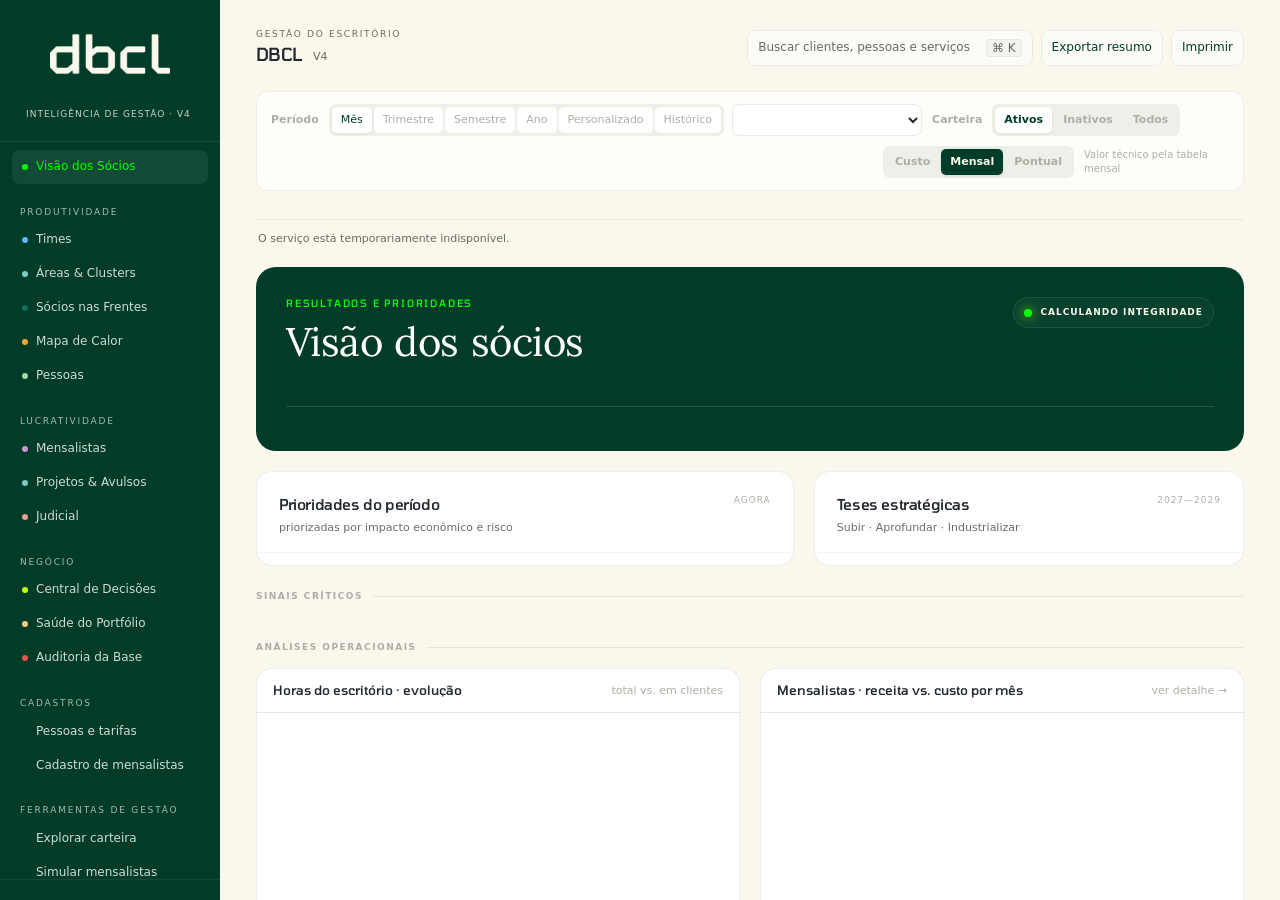
==== commit cfafb4b8: "Apply DBCL brand assets and refine executive dashboard layout" ====
--- a/private/index.html
+++ b/private/index.html
@@ -15,7 +15,7 @@
 
 <!-- ═══════════ SIDEBAR ═══════════ -->
 <nav class="sb">
-  <div class="sb-logo" onclick="go('painel')"><div class="d">dbcl</div><div class="s">Inteligência de gestão · V4</div></div>
+  <div class="sb-logo" onclick="go('painel')"><img class="brand-logo" src="styles/dbcl-solo-bege.png" alt="DBCL Advogados"><div class="s">Inteligência de gestão · V4</div></div>
   <div class="sb-body">
     <button class="sb-btn active" data-s="painel" onclick="go('painel')"><span class="sb-dot" style="background:var(--neon)"></span>Visão dos Sócios<span class="sb-badge" id="sb-alert-n" style="display:none"></span></button>
     <div class="sb-sec">Produtividade</div>
--- a/private/styles/v4.css
+++ b/private/styles/v4.css
@@ -1,19 +1,9 @@
-/* DBCL V4 — superfície de trabalho, contraste e números em primeiro plano. */
-:root{--g1:#123e34;--g2:#16654e;--g3:#24846a;--g4:#e4f3ec;--bege:#f3f5f6;--neon:#d7f76a;--preto:#202e2b;--c1:#f0f3f2;--c2:#dbe2df;--c3:#606d68;--c4:#52615b;--r:8px;--r2:12px;--sh:0 2px 5px #123e3404;--sh2:0 6px 20px #123e3410}
-body{font-size:16px;line-height:1.5;background:var(--bege)}
-button,input,select{font:inherit}button{cursor:pointer}button,input,select{min-height:36px}button:focus-visible,input:focus-visible,select:focus-visible,[tabindex]:focus-visible{outline:3px solid #559af0;outline-offset:3px}
-.sb{width:232px;background:#122f29}.sb-logo{padding:28px 22px 24px}.sb-logo .d{font-size:34px;letter-spacing:-2px}.sb-logo .s{font-size:12px;color:#c1d1ca;letter-spacing:1px}.sb-body{padding:16px 12px}.sb-sec{font-size:12px;color:#a6bdb3;letter-spacing:1.3px;padding:24px 10px 8px}.sb-btn{font-size:14px;padding:10px 12px;color:#ccdad4;gap:10px;min-height:42px}.sb-btn.active{color:var(--neon);background:#ffffff12;border-left:3px solid var(--neon)}.sb-dot{background:#89a499}.sb-foot{font-size:12px;color:#adc1b8;padding:16px}.sb-list-item{font-size:13px;color:#c4d4cd;white-space:normal;padding:8px 12px 8px 25px}.sb-list-search{padding-left:12px}.sb-list-search input{font-size:14px}.sb-list-search input::placeholder{color:#b6c9c0}
+/* V4: novos recursos sobre a identidade visual original preservada em base.css. */
+button,input,select{font:inherit}button{cursor:pointer}button:focus-visible,input:focus-visible,select:focus-visible,[tabindex]:focus-visible{outline:3px solid #559af0;outline-offset:3px}
 .main{padding:24px 32px 48px;max-width:1900px}.workspace-header{display:flex;align-items:center;justify-content:space-between;gap:20px;margin-bottom:28px}.workspace-title>span{font-size:11px;letter-spacing:1.7px;color:var(--c4);display:block}.workspace-title>b{font-size:22px;letter-spacing:-.6px}.version{font-size:12px;padding:4px 7px;background:#e1e9e4;border-radius:4px;vertical-align:middle;letter-spacing:0}.workspace-actions{display:flex;align-items:center;gap:8px}.btn,.search-trigger{border:1px solid var(--c2);background:#fff;border-radius:7px;color:var(--g1);padding:8px 13px;font-size:14px;font-weight:600;display:inline-flex;align-items:center;justify-content:center;gap:8px;text-decoration:none}.btn:hover,.search-trigger:hover{background:var(--g4);border-color:#a4c5b7}.search-trigger{color:var(--c4);font-weight:400;gap:28px}kbd{font:12px system-ui;background:var(--c1);border:1px solid var(--c2);padding:1px 5px;border-radius:4px}.mobile-menu{display:none}
-.topbar{padding:16px;gap:10px;margin-bottom:12px;box-shadow:none}.tb-label,.pq,.portfolio-btn,.rt-btn,.period-select{font-size:14px}.pq{padding:6px 10px;color:var(--c4)}.period-select{height:38px;min-width:180px}.rt-note{font-size:12px;max-width:180px}.period-note{font-size:13px}.context-strip{margin:0 0 12px;background:white;border-color:var(--c2);font-size:12px;padding:10px}.context-audit,.context-reset{font-size:13px}.v4-context{display:flex;flex-wrap:wrap;gap:5px 18px;font-size:12px;color:var(--c4);padding:0 2px 18px}.v4-context strong{color:#94501f}.v4-context button{border:0;background:none;color:var(--g2);font-size:12px;padding:0;min-height:20px;font-weight:600}
-.command-hero{background:var(--g1);border-radius:14px;padding:26px 28px;margin-bottom:24px;box-shadow:none;background-image:none}.command-eyebrow{font-size:12px;color:#d0dfd7;letter-spacing:1.8px}.command-title{font-size:32px;line-height:1.15;margin-top:8px;letter-spacing:-1px;max-width:none}.command-lede{font-size:14px;color:#d0dfd7;max-width:none;margin-top:10px}.command-health{font-size:12px;color:#e2eee7;border-color:#ffffff25;background:#ffffff08;white-space:normal}.command-top{align-items:center;gap:18px;margin-bottom:26px}.command-metrics{border-top:1px solid #ffffff25;padding-top:22px;gap:20px}.command-metric{padding:0 16px 0 0}.command-metric .l{font-size:12px;color:#d0dfd7;letter-spacing:.4px}.command-metric .v{font-size:32px;letter-spacing:-1px;margin:8px 0}.command-metric .s{font-size:12px;color:#dce8e2}.command-metric .v.bad{color:#ffc0ab}.command-metric .v.good{color:#d7f76a}
-.command-grid,.ops-grid,.g2{gap:20px}.command-panel,.panel{border:1px solid var(--c2);box-shadow:none;border-radius:12px;margin-bottom:20px;overflow:hidden}.command-panel-head{padding:20px 22px}.command-panel-head h2{font-size:17px;letter-spacing:-.25px}.command-panel-head p,.command-panel-head>span{font-size:12px}.decision-list,.thesis-list{padding:4px 22px 18px}.decision{padding:18px 0;gap:14px}.decision-title{font-size:14px;line-height:1.45}.decision-why{font-size:12px;line-height:1.55}.decision-value{font-size:19px;min-width:85px}.decision-value small{font-size:12px}.decision-rank{font-size:12px}.thesis{padding:16px 0}.thesis-name{font-size:14px}.thesis-index{font-size:21px}.thesis-sub{font-size:12px}.section-kicker{margin:22px 0 12px;font-size:12px;letter-spacing:1.4px;color:var(--c4)}
-.ph{margin-bottom:22px}.ph h1{font-size:28px;letter-spacing:-.8px}.ph p{font-size:14px}.kc{padding:20px;box-shadow:none}.kc-l{font-size:12px;letter-spacing:.4px}.kc-v{font-size:29px;line-height:1.2}.kc-s{font-size:12px;line-height:1.5}.ph2{padding:17px 20px;border-bottom:1px solid var(--c2);gap:12px;flex-wrap:wrap}.ph2 .t{font-size:15px}.ph2 .s{font-size:12px}.pb{padding:20px}.cw{min-height:280px}.note{font-size:13px;line-height:1.6;padding:14px 16px;margin-bottom:16px;border-radius:7px}.al-tit{font-size:14px}.al-act{font-size:12px}.al-go{font-size:13px}.al{padding:16px}.al-ico{font-size:16px}
-table.t{font-size:14px;width:100%}table.t th{font-size:12px;letter-spacing:.3px;white-space:normal;padding:13px 12px;background:#f6f8f7;color:var(--c4)}table.t td{font-size:14px;padding:13px 12px;border-bottom:1px solid #edf0ee}table.t tbody tr:hover{background:#f5f9f7}table.t td.tr{white-space:nowrap}.tm,.badge,.potential-tag,.risk-reasons,.dc-title,.dc-status,.dc-type,.dc-applies,.dc-action,.dc-client{font-size:12px!important}.badge{padding:4px 8px}.fb-lbl,.fb-btn,.audit-search,.audit-select,.audit-export,.tgl,.audit-filter-status{font-size:14px}.audit-search{min-height:40px}.conc-nm,.conc-val{font-size:14px}.conc-bar{height:12px}.conc-row{padding:10px 0}.pf-quadrant .l,.pf-quadrant .s{font-size:12px}.pf-quadrant .n{font-size:28px}.pf-quadrant{padding:18px}.ow{overflow-x:auto}.tr,.r{text-align:right}.positive{color:var(--g2)}.negative{color:var(--red)}
-.overlay{background:var(--bege)}.ov-header{padding:20px 28px}.ov-title{font-size:24px}.ov-sub{font-size:13px;color:#d4e2dc}.ov-back{font-size:14px}.ov-body{padding:28px;max-width:1450px}.strategy-form label{font-size:13px}.strategy-form input,.strategy-form select,.strategy-form textarea{font-size:14px}
 .tool-row{display:flex;flex-wrap:wrap;align-items:end;gap:16px;margin:16px 0 24px}.tool-row label,.simulation-controls label{display:flex;flex-direction:column;gap:7px;font-size:14px;font-weight:600}.tool-row input,.tool-row select,.simulation-controls input,.simulation-controls select{background:#fff;border:1px solid #c8d6cd;border-radius:6px;padding:10px;color:var(--preto);font-size:14px}.tool-row input{min-width:280px}.tool-row>span{font-size:13px;color:var(--c4);padding-bottom:10px}.tool-row label.btn{display:inline-flex;flex-direction:row;margin:0}
 .trust-banner{background:#e5eee8;border:1px solid #d0dfd5;padding:24px;display:flex;align-items:center;justify-content:space-between;gap:20px;border-radius:12px;margin:0 0 24px}.eyebrow{font-size:12px;color:var(--g2);letter-spacing:1.2px;font-weight:600}.trust-banner h2{font-size:22px;margin:6px 0}.trust-banner p{font-size:14px;color:var(--c4);max-width:780px}.rule-list>div{padding:12px 0;border-bottom:1px solid var(--c2)}.rule-list>div:first-child{padding-top:0}.rule-list b{font-size:14px;text-transform:capitalize}.rule-list p{font-size:14px;color:var(--c4);margin-top:5px}.hash{font-size:11px;overflow-wrap:anywhere;white-space:normal;display:block;max-width:550px}.simulation-layout{display:grid;grid-template-columns:290px 1fr;gap:24px}.simulation-controls{padding:24px;align-self:start}.simulation-controls label{margin:20px 0}.simulation-controls p{font-size:13px;color:var(--c4);margin-top:16px}.scenario-tag{font-size:12px;color:var(--g2);letter-spacing:.7px}.scenario-title{font-size:26px;margin:8px 0 22px}.scenario-title+ .kg{margin-bottom:22px}
 #global-search{width:min(740px,94vw);max-height:80vh;margin:10vh auto;border:1px solid var(--c2);border-radius:14px;padding:24px;box-shadow:0 30px 100px #0003}#global-search::backdrop{background:#0c241daa;backdrop-filter:blur(4px)}.search-head{display:flex;align-items:center;justify-content:space-between;margin-bottom:16px}.search-head label{font-weight:700;font-size:20px}#global-query{width:100%;border:1px solid var(--c2);padding:15px;border-radius:8px;font-size:16px}#global-results{margin-top:16px;font-size:14px;color:var(--c4)}.search-result{display:flex;align-items:center;gap:14px;width:100%;text-align:left;border:0;border-bottom:1px solid var(--c2);background:#fff;padding:15px 8px;font-size:14px}.search-result:hover{background:var(--g4)}.search-result small{font-size:12px;min-width:58px;color:var(--g2)}#toast{position:fixed;bottom:24px;left:50%;transform:translateX(-50%);background:#153f33;color:#fff;border-radius:9px;padding:14px 22px;max-width:90vw;z-index:400;display:none;font-size:14px}#toast.show{display:block}.skip-link{position:fixed;top:-100px;left:20px;z-index:500;background:white;padding:12px;color:var(--g1)}.skip-link:focus{top:12px}
-@media(min-width:1600px){.main{padding:30px 44px}.command-metric .v{font-size:38px}}
 @media(max-width:1200px){.sb{width:210px}.main{padding:22px}.workspace-header{align-items:start}.workspace-actions{flex-wrap:wrap;justify-content:end}.search-trigger{gap:10px}.command-grid{grid-template-columns:1fr}.command-metrics{grid-template-columns:repeat(2,minmax(0,1fr))}.command-metric{border:0}.command-top{flex-wrap:wrap}.command-title{font-size:30px}}
 @media(max-width:850px){body{display:block}.sb{position:fixed;left:0;top:0;transform:translateX(-100%);width:260px;transition:transform .15s;z-index:150;box-shadow:10px 0 40px #0003}.nav-open .sb{transform:translateX(0)}.mobile-menu{display:inline-block;float:left;margin-right:12px;background:white;border:1px solid var(--c2);border-radius:6px;padding:7px 12px}.main{padding:18px}.workspace-header{gap:14px;flex-wrap:wrap}.workspace-actions{width:100%;justify-content:start}.search-trigger{flex:1;font-size:13px}.search-trigger kbd{display:none}.g2,.ops-grid,.simulation-layout{grid-template-columns:1fr}.topbar{gap:12px}.rate-toggle{margin-left:0}.period-control{width:100%}.period-granularity{flex-wrap:wrap}.trust-banner{align-items:start;flex-direction:column}.command-hero{padding:22px}.command-health{font-size:12px}.command-metric .v{font-size:29px}}
 @media(max-width:520px){.kg4,.kg3,.kg2{grid-template-columns:1fr}.command-metrics{grid-template-columns:1fr 1fr;gap:22px 10px}.command-metric .v{font-size:25px}.command-metric .l{font-size:12px}.workspace-actions>.btn{font-size:12px}.command-title{font-size:28px}.decision{flex-wrap:wrap}.decision-value{text-align:left;margin-left:30px}.tool-row input{min-width:0;width:100%}.tool-row label{width:100%}.conc-nm{width:125px}.conc-val{width:95px}.period-select{max-width:100%}.context-reset{margin-left:0}.ov-body{padding:16px}.command-panel-head{padding:18px}.command-panel-head>span{display:none}}
@@ -22,3 +12,53 @@
 
 /* Cadastros locais */
 .admin-toolbar{display:flex;flex-wrap:wrap;gap:10px;margin:18px 0}.admin-search{display:flex;flex-direction:column;gap:8px;max-width:420px;margin:20px 0;font-size:14px}.admin-search input{padding:10px;border:1px solid var(--c2);border-radius:6px;background:white}.admin-dialog{width:min(860px,95vw);max-height:90vh;margin:5vh auto;border:1px solid var(--c2);border-radius:12px;padding:24px;color:var(--preto)}.admin-dialog::backdrop{background:#102a22aa}.admin-dialog header{display:flex;align-items:center;justify-content:space-between;gap:16px;margin-bottom:20px}.admin-dialog h2{font-size:23px}.admin-dialog label{display:flex;flex-direction:column;gap:7px;margin:14px 0;font-size:14px;font-weight:600}.admin-dialog input,.admin-dialog select,.admin-dialog textarea{font:inherit;padding:10px;border:1px solid #bbcbbf;border-radius:6px;width:100%;background:white}.admin-dialog fieldset{border:1px solid var(--c2);border-radius:8px;padding:15px;margin:20px 0}.admin-dialog legend{font-size:14px;font-weight:700;padding:0 8px}.admin-fields{display:grid;grid-template-columns:repeat(2,minmax(0,1fr));gap:0 16px}.admin-dialog footer{display:flex;justify-content:flex-end;gap:12px;margin-top:20px}.btn.primary{background:var(--g1);color:white}.btn:disabled{opacity:.5;cursor:not-allowed}#admin-form-error{color:var(--red);font-size:14px}.admin-dialog details{border-bottom:1px solid var(--c2);padding:14px 0;font-size:14px}.admin-dialog pre{white-space:pre-wrap;font-size:12px;background:var(--c1);padding:15px;overflow-wrap:anywhere}.admin-dialog input:disabled{background:var(--c1)}@media(max-width:600px){.admin-fields{grid-template-columns:1fr}}
+
+/* As ferramentas novas acompanham a densidade e a paleta da V3. */
+.workspace-header{margin-bottom:16px;gap:12px}.workspace-title>b{font-size:18px}.workspace-title>span{font-size:9px}.workspace-actions .btn,.search-trigger{font-size:12px;padding:6px 10px}.sb-logo .s{letter-spacing:1.5px}
+.v4-context{display:flex;flex-wrap:wrap;gap:4px 14px;font-size:11px;color:var(--c4);padding:0 2px 12px}.v4-context strong{color:var(--amb)}.v4-context button{border:0;background:none;color:var(--g2);font-size:11px;padding:0;font-weight:600;cursor:pointer}
+@media(min-width:851px){.main{padding:20px 24px 40px}}
+
+/* Manual de Identidade Visual DBCL, junho/2020. Fontes e logotipo oficiais locais. */
+@font-face{font-family:Lora;src:url('Lora-Regular.ttf') format('truetype');font-weight:400;font-style:normal;font-display:swap}
+@font-face{font-family:Tomorrow;src:url('Tomorrow-Medium.ttf') format('truetype');font-weight:500;font-style:normal;font-display:swap}
+:root{--g1:#003C28;--bege:#FAF7EC;--neon:#00FF00;--preto:#23282E}
+.sb-logo{padding:0 12px 18px}.sb-logo .brand-logo{display:block;width:192px;max-width:100%;height:auto}.sb-logo .s{margin:0 12px;color:#d0dacd;font-size:9px;letter-spacing:1px}
+.command-title,.ph h1,.trust-banner h2,.scenario-title,.ov-title,.admin-dialog h2{font-family:Lora,Georgia,serif;font-weight:400;letter-spacing:-.6px}
+.command-panel-head h2,.ph2 .t,.workspace-title>b,.search-head label{font-family:Tomorrow,system-ui,sans-serif;font-weight:500}
+.command-hero{background:#003C28;box-shadow:var(--sh2)}.command-hero:after{border-radius:0;width:180px;height:180px;right:0;top:0;border:0;box-shadow:none;background:linear-gradient(#00ff0018 1px,transparent 1px),linear-gradient(90deg,#00ff0018 1px,transparent 1px);background-size:30px 30px;opacity:.65}
+.command-eyebrow{color:var(--neon)}.command-metric .l{color:#c5d3c9}.command-metric .s,.command-lede{color:#d4dfd5}.command-health{color:#faf7ec}
+.sb-btn.active{background:#00ff0017}.sb-sec{color:#a3b9aa}.ph p,.note,table.t th,.tm{color:#62675e}
+@media(max-width:520px){.command-title{font-size:27px;line-height:1.2}}
+
+/* Painel executivo: hierarquia calma, controles discretos, identidade DBCL. */
+@media screen{
+.main{min-width:0;max-width:1680px;padding:28px 36px 64px}
+.workspace-header{margin-bottom:24px}.workspace-title>span{letter-spacing:1.7px}.workspace-title>b{font-size:18px}.version{background:transparent;color:var(--c4);font:11px system-ui;padding-left:8px}
+.workspace-actions{gap:8px}.workspace-actions .btn,.search-trigger{border-color:#003c2815;background:#ffffff80;border-radius:9px;min-height:36px;font-weight:500}.search-trigger{gap:16px}.workspace-actions .btn:hover,.search-trigger:hover{background:#fff}
+.sb{width:220px;background:var(--g1)}.sb-logo{padding:0 14px 20px}.sb-logo .brand-logo{width:192px}.sb-logo .s{color:#c8d3c9;font-size:9px}.sb-body{padding:8px 12px}.sb-sec{font-size:9px;letter-spacing:1.8px;padding-top:22px;color:#a6bbae}.sb-btn{min-height:34px;padding:8px 10px;font-size:12px;border-radius:8px;color:#d0dcd3}.sb-btn.active{background:#ffffff12;color:#00ff00}.sb-foot{color:#9db6a7}
+.topbar{border:1px solid #003c2812;border-radius:12px;padding:12px 14px;gap:10px;box-shadow:none;margin-bottom:12px;background:#ffffffb8}.period-granularity,.portfolio-toggle,.rate-toggle{box-shadow:none;background:#efefe9;border-radius:7px;padding:3px}.pq,.portfolio-btn,.rt-btn{font-size:11px;padding:5px 9px;border:0}.pq.active,.portfolio-btn.active{background:#fff;color:var(--g1);box-shadow:0 1px 3px #003c2814}.rt-btn.active{background:var(--g1);color:var(--bege)}.period-select{font-size:12px;height:32px;border-color:#003c2818;border-radius:7px}.rt-note{max-width:145px;font-size:10px;line-height:1.4}.period-note{display:none}.tb-sep{display:none}
+.context-strip{background:transparent;border:0;border-bottom:1px solid #003c2814;border-radius:0;margin:0 0 10px;padding:4px 0 12px;gap:8px;font-size:10px}.context-strip button{font-size:11px}.v4-context{font-size:11px;line-height:1.55;padding-bottom:20px;gap:3px 12px}
+#screen-painel .command-hero{padding:30px 30px 24px;border-radius:20px;box-shadow:none;margin-bottom:20px;background:#003c28}
+#screen-painel .command-hero:after{width:120px;height:120px;background-size:24px 24px;opacity:.35}
+#screen-painel .command-top{align-items:flex-start;gap:20px}
+#screen-painel .command-title{font-size:40px;line-height:1.16;margin-top:10px;font-weight:400;max-width:650px}
+#screen-painel .command-eyebrow{font:500 10px Tomorrow,system-ui;letter-spacing:1.8px}
+#screen-painel .command-lede{font-size:12px;line-height:1.6;max-width:640px;margin-top:12px;color:#ccd9cf}
+#screen-painel .command-health{font-size:9px;letter-spacing:1px;padding:8px 10px;background:#ffffff08;border-color:#ffffff18;max-width:235px;white-space:normal}
+#screen-painel .command-metrics{margin-top:28px;gap:0;border:0;border-top:1px solid #ffffff24;border-radius:0;background:transparent;padding-top:20px;overflow:visible}
+#screen-painel .command-metric{background:transparent;padding:0 18px;border-right:1px solid #ffffff20;min-width:0}
+#screen-painel .command-metric:first-child{padding-left:0}#screen-painel .command-metric:last-child{border:0;padding-right:0}
+#screen-painel .command-metric .l{font-size:9px;line-height:1.5;letter-spacing:.7px;min-height:27px;color:#d1ded4}
+#screen-painel .command-metric .v{font:500 clamp(22px,2.3vw,34px)/1.2 Tomorrow,system-ui;letter-spacing:-1px;margin-top:7px;white-space:nowrap}
+#screen-painel .command-metric .s{font-size:10px;line-height:1.6;margin-top:9px;color:#d1ded4}
+#screen-painel .command-grid{grid-template-columns:minmax(0,1.25fr) minmax(0,1fr);gap:20px;margin-bottom:24px}
+#screen-painel .command-panel,#screen-painel .panel{border:1px solid #003c2814;border-radius:16px;box-shadow:none;background:#fff}
+#screen-painel .command-panel-head{padding:22px 22px 16px;border-bottom:1px solid #003c280c;align-items:start}
+#screen-painel .command-panel-head h2{font-size:15px;line-height:1.4;letter-spacing:-.4px}.command-panel-head p{color:#666e63;font-size:11px;line-height:1.5;margin-top:5px}
+#screen-painel .decision{padding:18px 22px;gap:12px}#screen-painel .decision-title{font-size:12px;line-height:1.5}#screen-painel .decision-why{font-size:11px;line-height:1.6;color:#636c62}#screen-painel .decision-value{font-size:17px;white-space:nowrap}#screen-painel .decision-value small{font-size:8px;letter-spacing:1px}
+#screen-painel .thesis-list{padding:0 22px 12px}#screen-painel .thesis{padding:18px 0}#screen-painel .thesis-name{font-weight:600;font-size:12px}#screen-painel .thesis-index{font-size:20px;font-weight:500}#screen-painel .thesis-sub{font-size:11px;line-height:1.6;color:#636c62}
+#screen-painel .section-kicker{font-size:10px;color:#626d60;letter-spacing:1.7px;margin:24px 0 14px}.ops-grid{gap:20px}
+}
+@media screen and (max-width:1100px){.main{padding:22px}.workspace-header{flex-wrap:wrap}#screen-painel .command-grid{grid-template-columns:1fr}#screen-painel .command-metrics{grid-template-columns:repeat(2,minmax(0,1fr));gap:24px 0}#screen-painel .command-metric:nth-child(odd){padding-left:0}#screen-painel .command-metric:nth-child(even){border:0}#screen-painel .command-title{font-size:34px}}
+@media screen and (max-width:850px){.sb{width:260px}.main{padding:18px}.workspace-actions{flex-wrap:wrap}.search-trigger{min-width:180px}.topbar{gap:10px}.period-control{min-width:0}.period-granularity{display:flex;flex-wrap:wrap}#screen-painel .command-hero{padding:24px}#screen-painel .command-top{flex-direction:column}#screen-painel .command-title{font-size:32px}}
+@media screen and (max-width:520px){#screen-painel .command-metric{padding-right:10px;padding-left:10px}#screen-painel .command-metric .v{font-size:23px}#screen-painel .command-metric .l{min-height:40px}#screen-painel .decision{grid-template-columns:25px 1fr;padding:16px}.command-panel-head{gap:8px}.workspace-actions .btn{font-size:11px}}
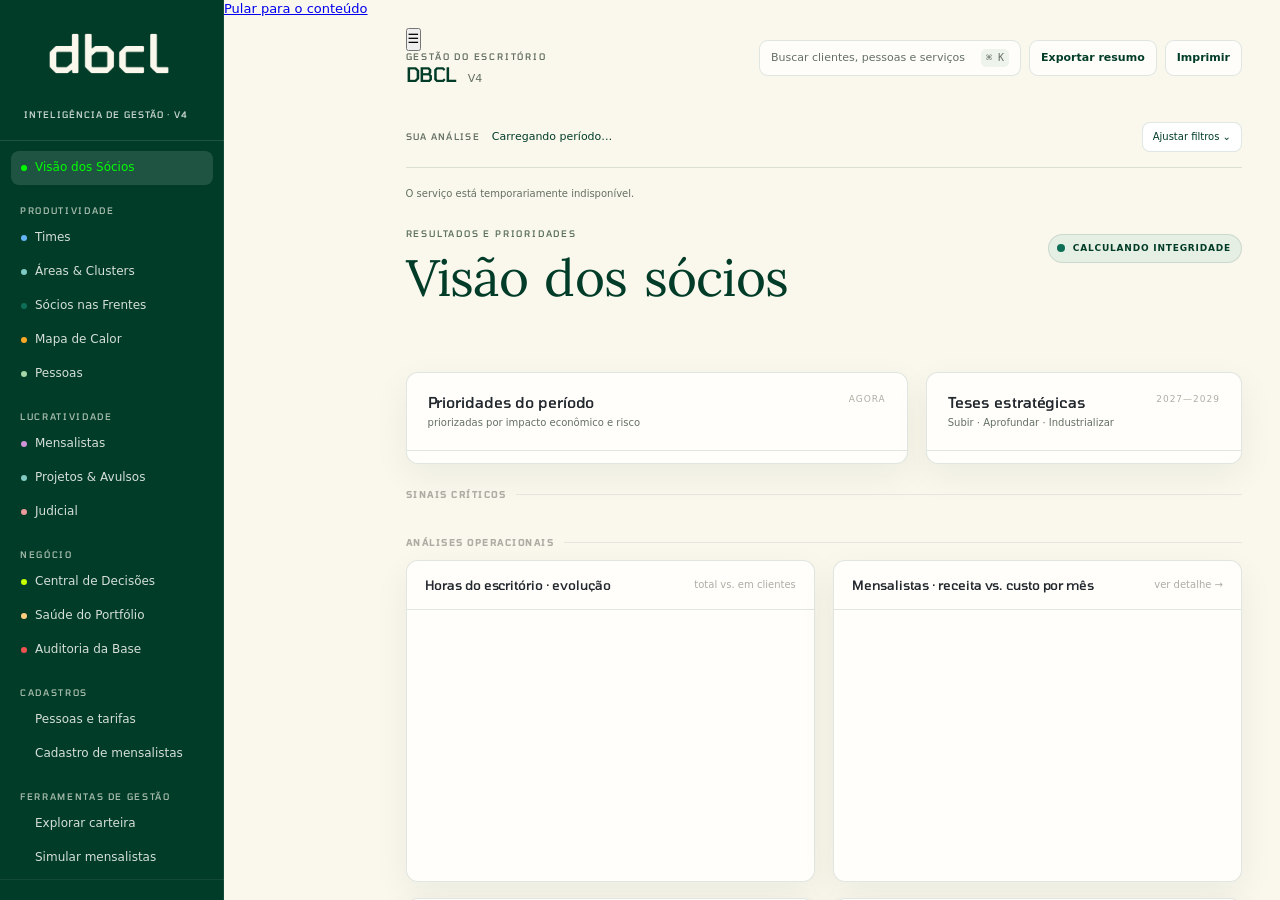
==== commit f3319b6e: "Validate private publication reads and add recoverable registry exports" ====
--- a/private/index.html
+++ b/private/index.html
@@ -51,6 +51,8 @@
 <main class="main" id="main-content">
 <header class="workspace-header"><div class="workspace-title"><button class="mobile-menu" onclick="document.body.classList.toggle('nav-open')" aria-label="Abrir navegação">☰</button><span>GESTÃO DO ESCRITÓRIO</span><b>DBCL <span class="version">V4</span></b></div><div class="workspace-actions"><button class="search-trigger" onclick="openSearch()">Buscar clientes, pessoas e serviços <kbd>⌘ K</kbd></button><button class="btn" onclick="exportExecutive()">Exportar resumo</button><button class="btn" onclick="window.print()" aria-label="Imprimir a visão atual">Imprimir</button></div></header>
 
+<!-- Critérios preservados em um painel expansível, com seleção sempre visível. -->
+<details class="analysis-controls"><summary><span class="analysis-label">Sua análise</span><span id="analysis-selection">Carregando período…</span><span class="analysis-edit">Ajustar filtros <span aria-hidden="true">⌄</span></span></summary>
 <!-- ═══════════ TOPBAR ═══════════ -->
 <div class="topbar">
   <span class="tb-label">Período</span>
@@ -86,7 +88,7 @@
   <span class="rt-note" id="rt-note">Valor técnico pela tabela mensal</span>
 </div>
 
-<div class="context-strip" id="global-context" aria-live="polite"></div><div id="v4-context" class="v4-context" aria-live="polite"></div>
+<div class="context-strip" id="global-context" aria-live="polite"></div></details><div id="v4-context" class="v4-context" aria-live="polite"></div>
 
 <!-- ═══════════ PAINEL GERAL ═══════════ -->
 <section class="screen active" id="screen-painel">
--- a/private/styles/v4.css
+++ b/private/styles/v4.css
@@ -1,64 +1,29 @@
-/* V4: novos recursos sobre a identidade visual original preservada em base.css. */
-button,input,select{font:inherit}button{cursor:pointer}button:focus-visible,input:focus-visible,select:focus-visible,[tabindex]:focus-visible{outline:3px solid #559af0;outline-offset:3px}
-.main{padding:24px 32px 48px;max-width:1900px}.workspace-header{display:flex;align-items:center;justify-content:space-between;gap:20px;margin-bottom:28px}.workspace-title>span{font-size:11px;letter-spacing:1.7px;color:var(--c4);display:block}.workspace-title>b{font-size:22px;letter-spacing:-.6px}.version{font-size:12px;padding:4px 7px;background:#e1e9e4;border-radius:4px;vertical-align:middle;letter-spacing:0}.workspace-actions{display:flex;align-items:center;gap:8px}.btn,.search-trigger{border:1px solid var(--c2);background:#fff;border-radius:7px;color:var(--g1);padding:8px 13px;font-size:14px;font-weight:600;display:inline-flex;align-items:center;justify-content:center;gap:8px;text-decoration:none}.btn:hover,.search-trigger:hover{background:var(--g4);border-color:#a4c5b7}.search-trigger{color:var(--c4);font-weight:400;gap:28px}kbd{font:12px system-ui;background:var(--c1);border:1px solid var(--c2);padding:1px 5px;border-radius:4px}.mobile-menu{display:none}
-.tool-row{display:flex;flex-wrap:wrap;align-items:end;gap:16px;margin:16px 0 24px}.tool-row label,.simulation-controls label{display:flex;flex-direction:column;gap:7px;font-size:14px;font-weight:600}.tool-row input,.tool-row select,.simulation-controls input,.simulation-controls select{background:#fff;border:1px solid #c8d6cd;border-radius:6px;padding:10px;color:var(--preto);font-size:14px}.tool-row input{min-width:280px}.tool-row>span{font-size:13px;color:var(--c4);padding-bottom:10px}.tool-row label.btn{display:inline-flex;flex-direction:row;margin:0}
-.trust-banner{background:#e5eee8;border:1px solid #d0dfd5;padding:24px;display:flex;align-items:center;justify-content:space-between;gap:20px;border-radius:12px;margin:0 0 24px}.eyebrow{font-size:12px;color:var(--g2);letter-spacing:1.2px;font-weight:600}.trust-banner h2{font-size:22px;margin:6px 0}.trust-banner p{font-size:14px;color:var(--c4);max-width:780px}.rule-list>div{padding:12px 0;border-bottom:1px solid var(--c2)}.rule-list>div:first-child{padding-top:0}.rule-list b{font-size:14px;text-transform:capitalize}.rule-list p{font-size:14px;color:var(--c4);margin-top:5px}.hash{font-size:11px;overflow-wrap:anywhere;white-space:normal;display:block;max-width:550px}.simulation-layout{display:grid;grid-template-columns:290px 1fr;gap:24px}.simulation-controls{padding:24px;align-self:start}.simulation-controls label{margin:20px 0}.simulation-controls p{font-size:13px;color:var(--c4);margin-top:16px}.scenario-tag{font-size:12px;color:var(--g2);letter-spacing:.7px}.scenario-title{font-size:26px;margin:8px 0 22px}.scenario-title+ .kg{margin-bottom:22px}
-#global-search{width:min(740px,94vw);max-height:80vh;margin:10vh auto;border:1px solid var(--c2);border-radius:14px;padding:24px;box-shadow:0 30px 100px #0003}#global-search::backdrop{background:#0c241daa;backdrop-filter:blur(4px)}.search-head{display:flex;align-items:center;justify-content:space-between;margin-bottom:16px}.search-head label{font-weight:700;font-size:20px}#global-query{width:100%;border:1px solid var(--c2);padding:15px;border-radius:8px;font-size:16px}#global-results{margin-top:16px;font-size:14px;color:var(--c4)}.search-result{display:flex;align-items:center;gap:14px;width:100%;text-align:left;border:0;border-bottom:1px solid var(--c2);background:#fff;padding:15px 8px;font-size:14px}.search-result:hover{background:var(--g4)}.search-result small{font-size:12px;min-width:58px;color:var(--g2)}#toast{position:fixed;bottom:24px;left:50%;transform:translateX(-50%);background:#153f33;color:#fff;border-radius:9px;padding:14px 22px;max-width:90vw;z-index:400;display:none;font-size:14px}#toast.show{display:block}.skip-link{position:fixed;top:-100px;left:20px;z-index:500;background:white;padding:12px;color:var(--g1)}.skip-link:focus{top:12px}
-@media(max-width:1200px){.sb{width:210px}.main{padding:22px}.workspace-header{align-items:start}.workspace-actions{flex-wrap:wrap;justify-content:end}.search-trigger{gap:10px}.command-grid{grid-template-columns:1fr}.command-metrics{grid-template-columns:repeat(2,minmax(0,1fr))}.command-metric{border:0}.command-top{flex-wrap:wrap}.command-title{font-size:30px}}
-@media(max-width:850px){body{display:block}.sb{position:fixed;left:0;top:0;transform:translateX(-100%);width:260px;transition:transform .15s;z-index:150;box-shadow:10px 0 40px #0003}.nav-open .sb{transform:translateX(0)}.mobile-menu{display:inline-block;float:left;margin-right:12px;background:white;border:1px solid var(--c2);border-radius:6px;padding:7px 12px}.main{padding:18px}.workspace-header{gap:14px;flex-wrap:wrap}.workspace-actions{width:100%;justify-content:start}.search-trigger{flex:1;font-size:13px}.search-trigger kbd{display:none}.g2,.ops-grid,.simulation-layout{grid-template-columns:1fr}.topbar{gap:12px}.rate-toggle{margin-left:0}.period-control{width:100%}.period-granularity{flex-wrap:wrap}.trust-banner{align-items:start;flex-direction:column}.command-hero{padding:22px}.command-health{font-size:12px}.command-metric .v{font-size:29px}}
-@media(max-width:520px){.kg4,.kg3,.kg2{grid-template-columns:1fr}.command-metrics{grid-template-columns:1fr 1fr;gap:22px 10px}.command-metric .v{font-size:25px}.command-metric .l{font-size:12px}.workspace-actions>.btn{font-size:12px}.command-title{font-size:28px}.decision{flex-wrap:wrap}.decision-value{text-align:left;margin-left:30px}.tool-row input{min-width:0;width:100%}.tool-row label{width:100%}.conc-nm{width:125px}.conc-val{width:95px}.period-select{max-width:100%}.context-reset{margin-left:0}.ov-body{padding:16px}.command-panel-head{padding:18px}.command-panel-head>span{display:none}}
-@media(prefers-reduced-motion:reduce){*,*::before,*::after{animation:none!important;transition:none!important;scroll-behavior:auto!important}}
-@media print{body{display:block;background:white;font-size:11px}.sb,.workspace-actions,.mobile-menu,.topbar,.context-reset,.context-audit,.v4-context button,.tool-row button,.btn,#toast,dialog{display:none!important}.main{padding:0;width:100%;max-width:none}.screen{display:none!important}.screen.active{display:block!important}.panel,.kc,.command-hero{break-inside:avoid;box-shadow:none}.command-hero{color:#000;background:#fff;border:1px solid #ccc}.command-hero *{color:#111!important}.command-grid,.ops-grid,.g2{grid-template-columns:1fr 1fr}.command-metrics{grid-template-columns:repeat(4,1fr)}.command-metric .v{font-size:23px}table.t td,table.t th{font-size:10px;padding:6px}.ow{overflow:visible}.workspace-header{margin-bottom:15px}.context-strip{font-size:10px}.overlay.open{position:relative;display:block}.overlay.open~*{display:none}.hash{font-size:9px}}
-
-/* Cadastros locais */
-.admin-toolbar{display:flex;flex-wrap:wrap;gap:10px;margin:18px 0}.admin-search{display:flex;flex-direction:column;gap:8px;max-width:420px;margin:20px 0;font-size:14px}.admin-search input{padding:10px;border:1px solid var(--c2);border-radius:6px;background:white}.admin-dialog{width:min(860px,95vw);max-height:90vh;margin:5vh auto;border:1px solid var(--c2);border-radius:12px;padding:24px;color:var(--preto)}.admin-dialog::backdrop{background:#102a22aa}.admin-dialog header{display:flex;align-items:center;justify-content:space-between;gap:16px;margin-bottom:20px}.admin-dialog h2{font-size:23px}.admin-dialog label{display:flex;flex-direction:column;gap:7px;margin:14px 0;font-size:14px;font-weight:600}.admin-dialog input,.admin-dialog select,.admin-dialog textarea{font:inherit;padding:10px;border:1px solid #bbcbbf;border-radius:6px;width:100%;background:white}.admin-dialog fieldset{border:1px solid var(--c2);border-radius:8px;padding:15px;margin:20px 0}.admin-dialog legend{font-size:14px;font-weight:700;padding:0 8px}.admin-fields{display:grid;grid-template-columns:repeat(2,minmax(0,1fr));gap:0 16px}.admin-dialog footer{display:flex;justify-content:flex-end;gap:12px;margin-top:20px}.btn.primary{background:var(--g1);color:white}.btn:disabled{opacity:.5;cursor:not-allowed}#admin-form-error{color:var(--red);font-size:14px}.admin-dialog details{border-bottom:1px solid var(--c2);padding:14px 0;font-size:14px}.admin-dialog pre{white-space:pre-wrap;font-size:12px;background:var(--c1);padding:15px;overflow-wrap:anywhere}.admin-dialog input:disabled{background:var(--c1)}@media(max-width:600px){.admin-fields{grid-template-columns:1fr}}
-
-/* As ferramentas novas acompanham a densidade e a paleta da V3. */
-.workspace-header{margin-bottom:16px;gap:12px}.workspace-title>b{font-size:18px}.workspace-title>span{font-size:9px}.workspace-actions .btn,.search-trigger{font-size:12px;padding:6px 10px}.sb-logo .s{letter-spacing:1.5px}
-.v4-context{display:flex;flex-wrap:wrap;gap:4px 14px;font-size:11px;color:var(--c4);padding:0 2px 12px}.v4-context strong{color:var(--amb)}.v4-context button{border:0;background:none;color:var(--g2);font-size:11px;padding:0;font-weight:600;cursor:pointer}
-@media(min-width:851px){.main{padding:20px 24px 40px}}
-
-/* Manual de Identidade Visual DBCL, junho/2020. Fontes e logotipo oficiais locais. */
+/* V4 — camada única de acabamento sobre a estrutura funcional herdada da V3. */
 @font-face{font-family:Lora;src:url('Lora-Regular.ttf') format('truetype');font-weight:400;font-style:normal;font-display:swap}
 @font-face{font-family:Tomorrow;src:url('Tomorrow-Medium.ttf') format('truetype');font-weight:500;font-style:normal;font-display:swap}
-:root{--g1:#003C28;--bege:#FAF7EC;--neon:#00FF00;--preto:#23282E}
-.sb-logo{padding:0 12px 18px}.sb-logo .brand-logo{display:block;width:192px;max-width:100%;height:auto}.sb-logo .s{margin:0 12px;color:#d0dacd;font-size:9px;letter-spacing:1px}
-.command-title,.ph h1,.trust-banner h2,.scenario-title,.ov-title,.admin-dialog h2{font-family:Lora,Georgia,serif;font-weight:400;letter-spacing:-.6px}
-.command-panel-head h2,.ph2 .t,.workspace-title>b,.search-head label{font-family:Tomorrow,system-ui,sans-serif;font-weight:500}
-.command-hero{background:#003C28;box-shadow:var(--sh2)}.command-hero:after{border-radius:0;width:180px;height:180px;right:0;top:0;border:0;box-shadow:none;background:linear-gradient(#00ff0018 1px,transparent 1px),linear-gradient(90deg,#00ff0018 1px,transparent 1px);background-size:30px 30px;opacity:.65}
-.command-eyebrow{color:var(--neon)}.command-metric .l{color:#c5d3c9}.command-metric .s,.command-lede{color:#d4dfd5}.command-health{color:#faf7ec}
-.sb-btn.active{background:#00ff0017}.sb-sec{color:#a3b9aa}.ph p,.note,table.t th,.tm{color:#62675e}
-@media(max-width:520px){.command-title{font-size:27px;line-height:1.2}}
 
-/* Painel executivo: hierarquia calma, controles discretos, identidade DBCL. */
-@media screen{
-.main{min-width:0;max-width:1680px;padding:28px 36px 64px}
-.workspace-header{margin-bottom:24px}.workspace-title>span{letter-spacing:1.7px}.workspace-title>b{font-size:18px}.version{background:transparent;color:var(--c4);font:11px system-ui;padding-left:8px}
-.workspace-actions{gap:8px}.workspace-actions .btn,.search-trigger{border-color:#003c2815;background:#ffffff80;border-radius:9px;min-height:36px;font-weight:500}.search-trigger{gap:16px}.workspace-actions .btn:hover,.search-trigger:hover{background:#fff}
-.sb{width:220px;background:var(--g1)}.sb-logo{padding:0 14px 20px}.sb-logo .brand-logo{width:192px}.sb-logo .s{color:#c8d3c9;font-size:9px}.sb-body{padding:8px 12px}.sb-sec{font-size:9px;letter-spacing:1.8px;padding-top:22px;color:#a6bbae}.sb-btn{min-height:34px;padding:8px 10px;font-size:12px;border-radius:8px;color:#d0dcd3}.sb-btn.active{background:#ffffff12;color:#00ff00}.sb-foot{color:#9db6a7}
-.topbar{border:1px solid #003c2812;border-radius:12px;padding:12px 14px;gap:10px;box-shadow:none;margin-bottom:12px;background:#ffffffb8}.period-granularity,.portfolio-toggle,.rate-toggle{box-shadow:none;background:#efefe9;border-radius:7px;padding:3px}.pq,.portfolio-btn,.rt-btn{font-size:11px;padding:5px 9px;border:0}.pq.active,.portfolio-btn.active{background:#fff;color:var(--g1);box-shadow:0 1px 3px #003c2814}.rt-btn.active{background:var(--g1);color:var(--bege)}.period-select{font-size:12px;height:32px;border-color:#003c2818;border-radius:7px}.rt-note{max-width:145px;font-size:10px;line-height:1.4}.period-note{display:none}.tb-sep{display:none}
-.context-strip{background:transparent;border:0;border-bottom:1px solid #003c2814;border-radius:0;margin:0 0 10px;padding:4px 0 12px;gap:8px;font-size:10px}.context-strip button{font-size:11px}.v4-context{font-size:11px;line-height:1.55;padding-bottom:20px;gap:3px 12px}
-#screen-painel .command-hero{padding:30px 30px 24px;border-radius:20px;box-shadow:none;margin-bottom:20px;background:#003c28}
-#screen-painel .command-hero:after{width:120px;height:120px;background-size:24px 24px;opacity:.35}
-#screen-painel .command-top{align-items:flex-start;gap:20px}
-#screen-painel .command-title{font-size:40px;line-height:1.16;margin-top:10px;font-weight:400;max-width:650px}
-#screen-painel .command-eyebrow{font:500 10px Tomorrow,system-ui;letter-spacing:1.8px}
-#screen-painel .command-lede{font-size:12px;line-height:1.6;max-width:640px;margin-top:12px;color:#ccd9cf}
-#screen-painel .command-health{font-size:9px;letter-spacing:1px;padding:8px 10px;background:#ffffff08;border-color:#ffffff18;max-width:235px;white-space:normal}
-#screen-painel .command-metrics{margin-top:28px;gap:0;border:0;border-top:1px solid #ffffff24;border-radius:0;background:transparent;padding-top:20px;overflow:visible}
-#screen-painel .command-metric{background:transparent;padding:0 18px;border-right:1px solid #ffffff20;min-width:0}
-#screen-painel .command-metric:first-child{padding-left:0}#screen-painel .command-metric:last-child{border:0;padding-right:0}
-#screen-painel .command-metric .l{font-size:9px;line-height:1.5;letter-spacing:.7px;min-height:27px;color:#d1ded4}
-#screen-painel .command-metric .v{font:500 clamp(22px,2.3vw,34px)/1.2 Tomorrow,system-ui;letter-spacing:-1px;margin-top:7px;white-space:nowrap}
-#screen-painel .command-metric .s{font-size:10px;line-height:1.6;margin-top:9px;color:#d1ded4}
-#screen-painel .command-grid{grid-template-columns:minmax(0,1.25fr) minmax(0,1fr);gap:20px;margin-bottom:24px}
-#screen-painel .command-panel,#screen-painel .panel{border:1px solid #003c2814;border-radius:16px;box-shadow:none;background:#fff}
-#screen-painel .command-panel-head{padding:22px 22px 16px;border-bottom:1px solid #003c280c;align-items:start}
-#screen-painel .command-panel-head h2{font-size:15px;line-height:1.4;letter-spacing:-.4px}.command-panel-head p{color:#666e63;font-size:11px;line-height:1.5;margin-top:5px}
-#screen-painel .decision{padding:18px 22px;gap:12px}#screen-painel .decision-title{font-size:12px;line-height:1.5}#screen-painel .decision-why{font-size:11px;line-height:1.6;color:#636c62}#screen-painel .decision-value{font-size:17px;white-space:nowrap}#screen-painel .decision-value small{font-size:8px;letter-spacing:1px}
-#screen-painel .thesis-list{padding:0 22px 12px}#screen-painel .thesis{padding:18px 0}#screen-painel .thesis-name{font-weight:600;font-size:12px}#screen-painel .thesis-index{font-size:20px;font-weight:500}#screen-painel .thesis-sub{font-size:11px;line-height:1.6;color:#636c62}
-#screen-painel .section-kicker{font-size:10px;color:#626d60;letter-spacing:1.7px;margin:24px 0 14px}.ops-grid{gap:20px}
-}
-@media screen and (max-width:1100px){.main{padding:22px}.workspace-header{flex-wrap:wrap}#screen-painel .command-grid{grid-template-columns:1fr}#screen-painel .command-metrics{grid-template-columns:repeat(2,minmax(0,1fr));gap:24px 0}#screen-painel .command-metric:nth-child(odd){padding-left:0}#screen-painel .command-metric:nth-child(even){border:0}#screen-painel .command-title{font-size:34px}}
-@media screen and (max-width:850px){.sb{width:260px}.main{padding:18px}.workspace-actions{flex-wrap:wrap}.search-trigger{min-width:180px}.topbar{gap:10px}.period-control{min-width:0}.period-granularity{display:flex;flex-wrap:wrap}#screen-painel .command-hero{padding:24px}#screen-painel .command-top{flex-direction:column}#screen-painel .command-title{font-size:32px}}
-@media screen and (max-width:520px){#screen-painel .command-metric{padding-right:10px;padding-left:10px}#screen-painel .command-metric .v{font-size:23px}#screen-painel .command-metric .l{min-height:40px}#screen-painel .decision{grid-template-columns:25px 1fr;padding:16px}.command-panel-head{gap:8px}.workspace-actions .btn{font-size:11px}}
+:root{--g1:#003C28;--g2:#0F6E56;--bege:#FAF7EC;--neon:#00FF00;--paper:#fffefa;--ink:#23282E;--muted:#647064;--line:rgba(0,60,40,.12);--soft:#eef3ec;--radius:12px;--shadow:0 12px 36px rgba(0,60,40,.06)}
+html,body{background:var(--bege)}body{color:var(--ink);font-size:13px}button,input,select,textarea{font:inherit}button:focus-visible,input:focus-visible,select:focus-visible,textarea:focus-visible,[tabindex]:focus-visible{outline:3px solid rgba(0,255,0,.8);outline-offset:3px}
+
+/* Estrutura: a navegação mantém a orientação da V3, com leitura mais calma. */
+.sb{width:224px;background:var(--g1);box-shadow:inset -1px 0 rgba(255,255,255,.08)}.sb-logo{padding:0 14px 20px;border-bottom:1px solid rgba(255,255,255,.12)}.sb-logo .brand-logo{display:block;width:190px;max-width:100%;height:auto}.sb-logo .s{margin:2px 10px 0;color:#c6d3ca;font:500 9px Tomorrow,system-ui;letter-spacing:1.1px}.sb-body{padding:10px 11px}.sb-sec{padding:20px 9px 5px;color:#a4b9aa;font:500 9px Tomorrow,system-ui;letter-spacing:1.65px}.sb-btn{min-height:34px;padding:8px 10px;border-radius:8px;color:#d5dfd7;font-size:12px}.sb-btn:hover{background:rgba(255,255,255,.08);color:#fff}.sb-btn.active{background:rgba(255,255,255,.12);color:var(--neon)}.sb-list-item{border-radius:6px}.sb-foot{color:#a2b4a8}
+
+.main{max-width:1680px;padding:28px 38px 64px}.workspace-header{display:flex;align-items:center;justify-content:space-between;gap:20px;margin-bottom:24px}.workspace-title>span{display:block;color:var(--muted);font:500 9px Tomorrow,system-ui;letter-spacing:1.8px}.workspace-title>b{color:var(--g1);font:500 20px Tomorrow,system-ui;letter-spacing:-.35px}.version{padding-left:7px;background:transparent;color:var(--muted);font:11px system-ui;letter-spacing:0}.workspace-actions{display:flex;flex-wrap:wrap;align-items:center;justify-content:flex-end;gap:8px}.btn,.search-trigger{display:inline-flex;align-items:center;justify-content:center;gap:8px;min-height:36px;border:1px solid var(--line);border-radius:9px;background:rgba(255,255,255,.75);color:var(--g1);padding:7px 11px;font-size:11px;font-weight:600}.btn:hover,.search-trigger:hover{background:#fff;border-color:rgba(0,60,40,.3)}.search-trigger{color:var(--muted);font-weight:500;gap:16px}kbd{background:var(--soft);border:0;border-radius:5px;padding:2px 5px;font-size:10px}
+
+/* O filtro abre sob demanda sem esconder o período vigente. */
+.analysis-controls{margin:0 0 16px;border-bottom:1px solid var(--line)}.analysis-controls>summary{display:flex;align-items:center;gap:12px;padding:10px 0 15px;list-style:none;cursor:pointer;color:var(--g1);font-size:11px}.analysis-controls>summary::-webkit-details-marker{display:none}.analysis-label{font:500 9px Tomorrow,system-ui;letter-spacing:1.3px;text-transform:uppercase;color:var(--muted)}.analysis-edit{margin-left:auto;border:1px solid var(--line);border-radius:8px;background:#fff;padding:7px 10px;font-size:10px;white-space:nowrap}.analysis-controls[open] .analysis-edit{background:var(--soft)}.analysis-controls .topbar{margin-top:3px}.analysis-controls .context-strip{margin-bottom:8px;border:0}.topbar{border:1px solid var(--line);border-radius:var(--radius);box-shadow:none;background:rgba(255,255,255,.84);padding:12px 14px;margin-bottom:8px;gap:10px}.period-granularity,.portfolio-toggle,.rate-toggle{background:#edf0ea;border-radius:8px;padding:3px}.pq,.portfolio-btn,.rt-btn{border:0;border-radius:6px;padding:5px 9px;font-size:10px}.pq.active,.portfolio-btn.active{background:#fff;color:var(--g1);box-shadow:0 1px 3px rgba(0,60,40,.12)}.rt-btn.active{background:var(--g1);color:var(--bege)}.period-select{border-color:var(--line);border-radius:8px;font-size:11px}.tb-sep,.period-note{display:none}.rt-note{font-size:10px;line-height:1.35}.context-strip{margin:0 0 8px;padding:6px 0 11px;border:0;border-bottom:1px solid var(--line);border-radius:0;background:transparent;font-size:10px}.context-chip{border-color:var(--line);background:#fff}.context-reset{margin-left:auto;border-color:var(--line);border-radius:8px;font-size:10px}.v4-context{padding:2px 0 16px;color:var(--muted);font-size:10px;line-height:1.55}.v4-context button{font-size:10px}
+
+/* Componentes de dados. Evita a aparência de produto genérico sem perder densidade. */
+.ph h1,.command-title,.trust-banner h2,.scenario-title,.ov-title,.admin-dialog h2{font-family:Lora,Georgia,serif;font-weight:400;letter-spacing:-.7px}.ph h1{font-size:29px;color:var(--g1)}.ph p{color:var(--muted)}.panel,.command-panel{border-color:var(--line);border-radius:var(--radius);box-shadow:var(--shadow);background:var(--paper)}.ph2,.command-panel-head{border-bottom-color:var(--line);padding:16px 18px}.ph2 .t,.command-panel-head h2{font:500 13px Tomorrow,system-ui;letter-spacing:-.1px}.ph2 .s{font-size:10px}.pb{padding:18px}.kc,.audit-stat{border-color:var(--line);border-radius:var(--radius);box-shadow:none;background:var(--paper);padding:16px}.kc:hover{border-color:rgba(0,60,40,.28)}.kc-l,.audit-stat .l{font:500 9px Tomorrow,system-ui;letter-spacing:1px;color:var(--muted)}.kc-v{font-family:Tomorrow,system-ui;font-weight:500}.kc-s{font-size:10px}table.t{font-size:11px}table.t th{background:#f3f4ef;color:var(--muted);font:500 9px Tomorrow,system-ui;letter-spacing:.35px;border-bottom-color:var(--line)}table.t td{border-bottom-color:rgba(0,60,40,.08);padding:9px 10px}table.t tbody tr:hover td{background:#f4f8f2}.note{background:#f1f3ed;border-left-color:#bfd3c3;color:#59665a}.fb-btn{border-color:var(--line);border-radius:7px}.fb-btn.active{background:var(--g1)}
+
+/* Painel: hero editorial discreto e KPIs legíveis, sem as sobreposições conflitantes antigas. */
+#screen-painel .command-hero{overflow:visible;margin:2px 0 24px;padding:8px 0 0;border:0;border-radius:0;box-shadow:none;background:transparent;color:var(--g1)}#screen-painel .command-hero:after{display:none}.command-top{gap:18px}.command-eyebrow{margin-bottom:10px;color:#5c715f;font:500 9px Tomorrow,system-ui;letter-spacing:1.8px}.command-title{max-width:760px;font-size:clamp(36px,4vw,54px);line-height:1.12}.command-lede{max-width:680px;color:#5c695d;font-size:12px;line-height:1.65}.command-health{margin-top:6px;max-width:250px;border-color:var(--line);background:#e6efe3;color:var(--g1);font-size:9px}.command-health i{background:var(--g2);box-shadow:none}#screen-painel .command-metrics{margin-top:30px;gap:12px;border:0;background:transparent;overflow:visible}#screen-painel .command-metric{min-width:0;border:1px solid var(--line);border-radius:var(--radius);background:var(--paper);box-shadow:0 5px 16px rgba(0,60,40,.035);padding:18px;transition:border-color .14s,background .14s}#screen-painel .command-metric:hover{border-color:rgba(0,60,40,.28);background:#f5f8f1}#screen-painel .command-metric .l{min-height:28px;color:#63715f;font:500 9px Tomorrow,system-ui;letter-spacing:.75px}#screen-painel .command-metric .v{margin-top:13px;color:var(--g1);font:500 clamp(24px,2.4vw,34px)/1.15 Tomorrow,system-ui;letter-spacing:-1px}#screen-painel .command-metric .v.bad{color:#a13932}#screen-painel .command-metric .v.good{color:var(--g1)}#screen-painel .command-metric .s{min-height:28px;margin-top:9px;color:var(--muted);font-size:10px;line-height:1.45}#screen-painel .command-grid{grid-template-columns:minmax(0,1.35fr) minmax(300px,.85fr);gap:18px;margin-bottom:24px}#screen-painel .command-panel-head{align-items:start;padding:20px 21px}#screen-painel .command-panel-head h2{font-size:15px}.command-panel-head p{margin-top:4px;color:var(--muted);font-size:10px;line-height:1.5}.decision{padding:16px 21px}.decision-rank{background:transparent;color:#71846e;font:400 21px Lora,Georgia}.decision-title{font-size:12px}.decision-why{font-size:10px;line-height:1.5}.decision-value{font:500 15px Tomorrow,system-ui}.thesis-list{padding:2px 21px 10px}.thesis{padding:16px 0}.thesis-index{font:400 20px Lora,Georgia;color:var(--g1)}.thesis-sub{font-size:10px;line-height:1.55}.section-kicker{margin:25px 0 12px;color:#60705e;font:500 9px Tomorrow,system-ui;letter-spacing:1.6px}.ops-grid{gap:18px}
+
+/* Ferramentas e diálogos. */
+.trust-banner{border-color:var(--line);border-radius:var(--radius);background:#e7efe4}.admin-dialog,#global-search{border-color:var(--line);border-radius:var(--radius);box-shadow:0 24px 80px rgba(0,60,40,.2)}.admin-dialog::backdrop,#global-search::backdrop{background:rgba(0,60,40,.66);backdrop-filter:blur(3px)}.admin-dialog input,.admin-dialog select,.admin-dialog textarea,.tool-row input,.tool-row select,.simulation-controls input,.simulation-controls select,#global-query{border-color:var(--line);border-radius:8px}.btn.primary{background:var(--g1)}
+
+@media(max-width:1100px){.main{padding:24px}.workspace-header{align-items:flex-start;flex-wrap:wrap}.workspace-actions{justify-content:flex-start}.command-top{flex-wrap:wrap}#screen-painel .command-grid{grid-template-columns:1fr}#screen-painel .command-metrics{grid-template-columns:repeat(2,minmax(0,1fr))}}
+@media(max-width:850px){body{display:block}.sb{position:fixed;left:0;top:0;z-index:150;transform:translateX(-100%);width:270px;transition:transform .18s ease;box-shadow:10px 0 36px rgba(0,0,0,.25)}.nav-open .sb{transform:translateX(0)}.mobile-menu{display:inline-block;margin-right:10px;border:1px solid var(--line);border-radius:8px;background:#fff;padding:7px 10px}.main{padding:18px}.workspace-actions{width:100%}.search-trigger{flex:1}.topbar,.period-control{width:100%}.period-granularity{flex-wrap:wrap}.rate-toggle{margin-left:0}.g2,.ops-grid,.simulation-layout{grid-template-columns:1fr}.command-top{flex-direction:column}.command-health{margin-top:0}}
+@media(max-width:600px){.workspace-header{margin-bottom:18px}.workspace-title>b{font-size:18px}.workspace-actions .btn{font-size:10px}.search-trigger kbd{display:none}.analysis-controls>summary{flex-wrap:wrap;gap:7px}.analysis-label{display:none}#analysis-selection{flex:1;min-width:185px;line-height:1.55}.main{padding:16px}.ph h1{font-size:27px}#screen-painel .command-title{font-size:37px}#screen-painel .command-metrics{gap:10px}#screen-painel .command-metric{padding:15px 13px}#screen-painel .command-metric .v{font-size:24px}#screen-painel .command-metric .l{min-height:38px}.kg,.kg2,.kg3,.kg4{grid-template-columns:1fr}.tool-row input{min-width:0;width:100%}.tool-row label{width:100%}}
+@media(prefers-reduced-motion:reduce){*,*::before,*::after{animation:none!important;transition:none!important}}
+@media print{body{display:block;background:#fff}.sb,.workspace-actions,.mobile-menu,.analysis-controls,.topbar,.context-reset,.context-audit,.v4-context button,.tool-row button,.btn,#toast,dialog{display:none!important}.main{max-width:none;padding:0}.screen{display:none!important}.screen.active{display:block!important}.panel,.kc,.command-hero{box-shadow:none;break-inside:avoid}.command-grid,.ops-grid,.g2{grid-template-columns:1fr 1fr}.command-metrics{grid-template-columns:repeat(4,1fr)}.ow{overflow:visible}}
